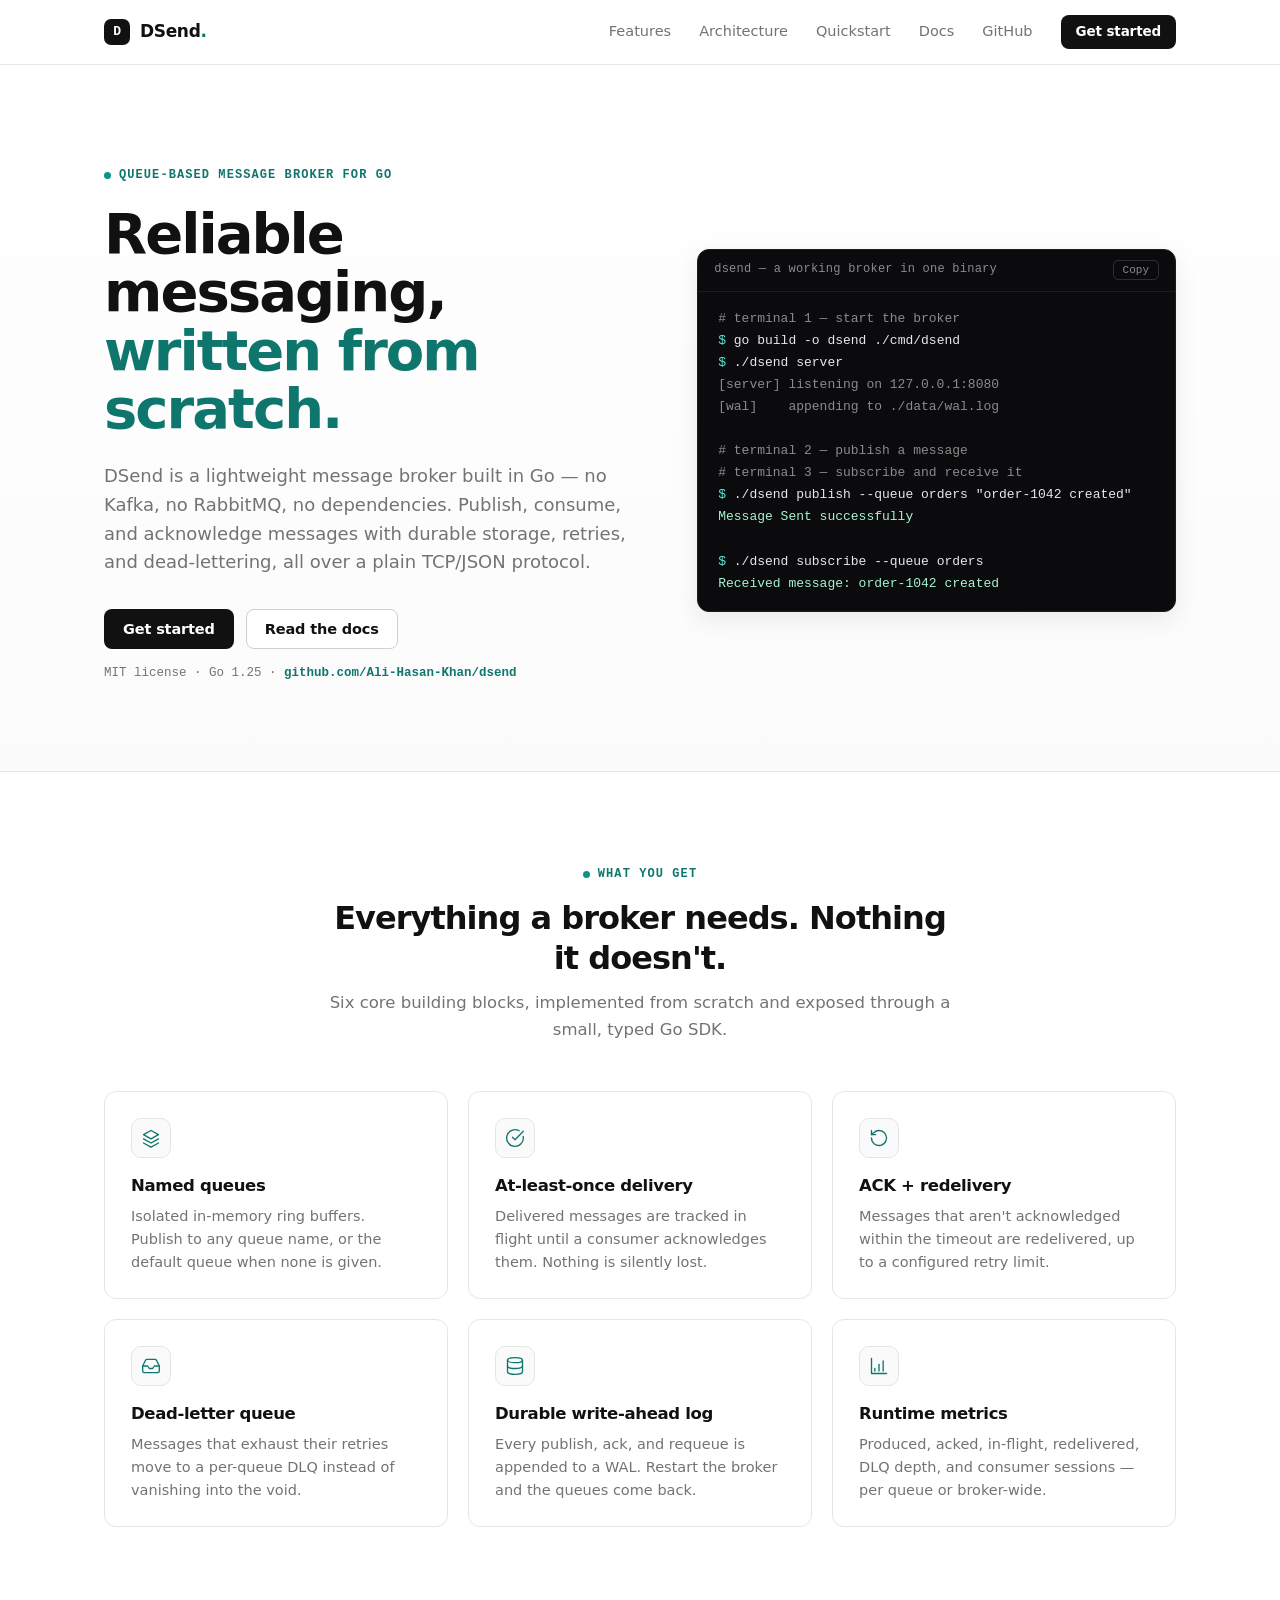
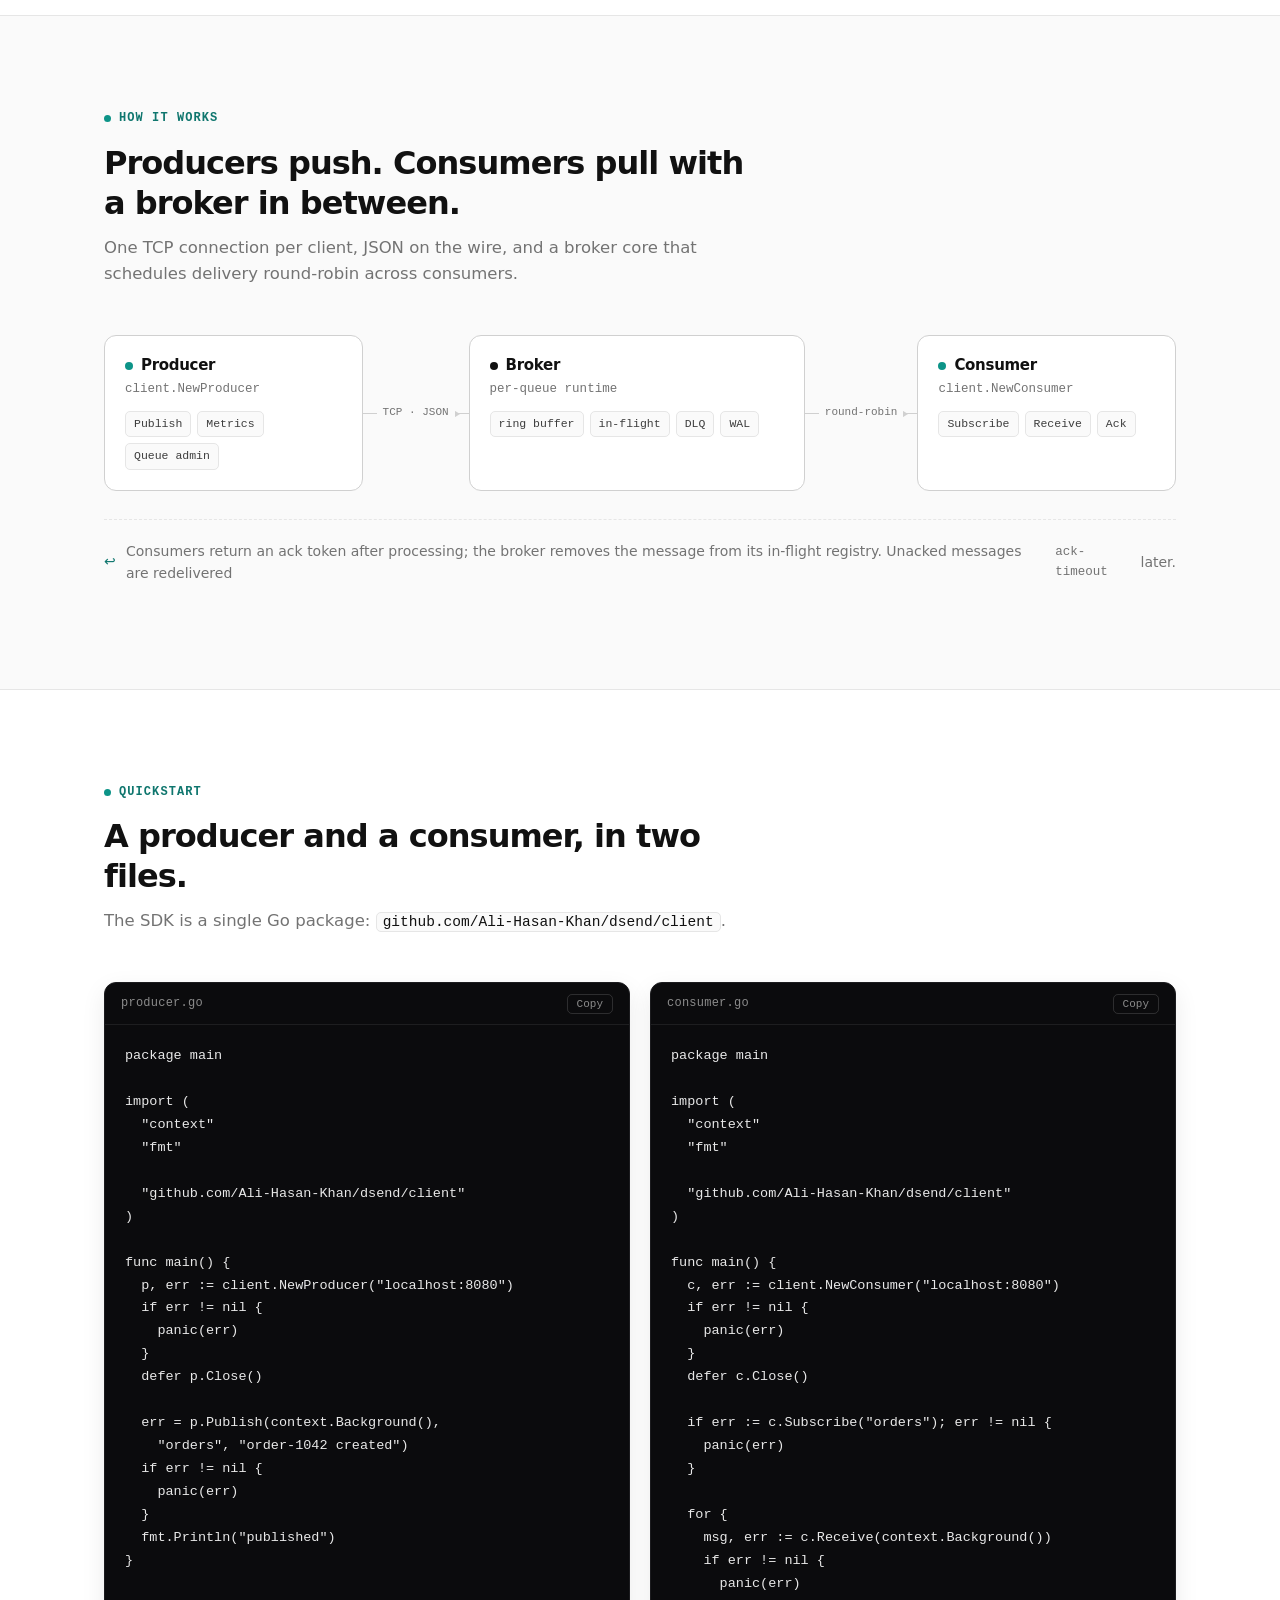
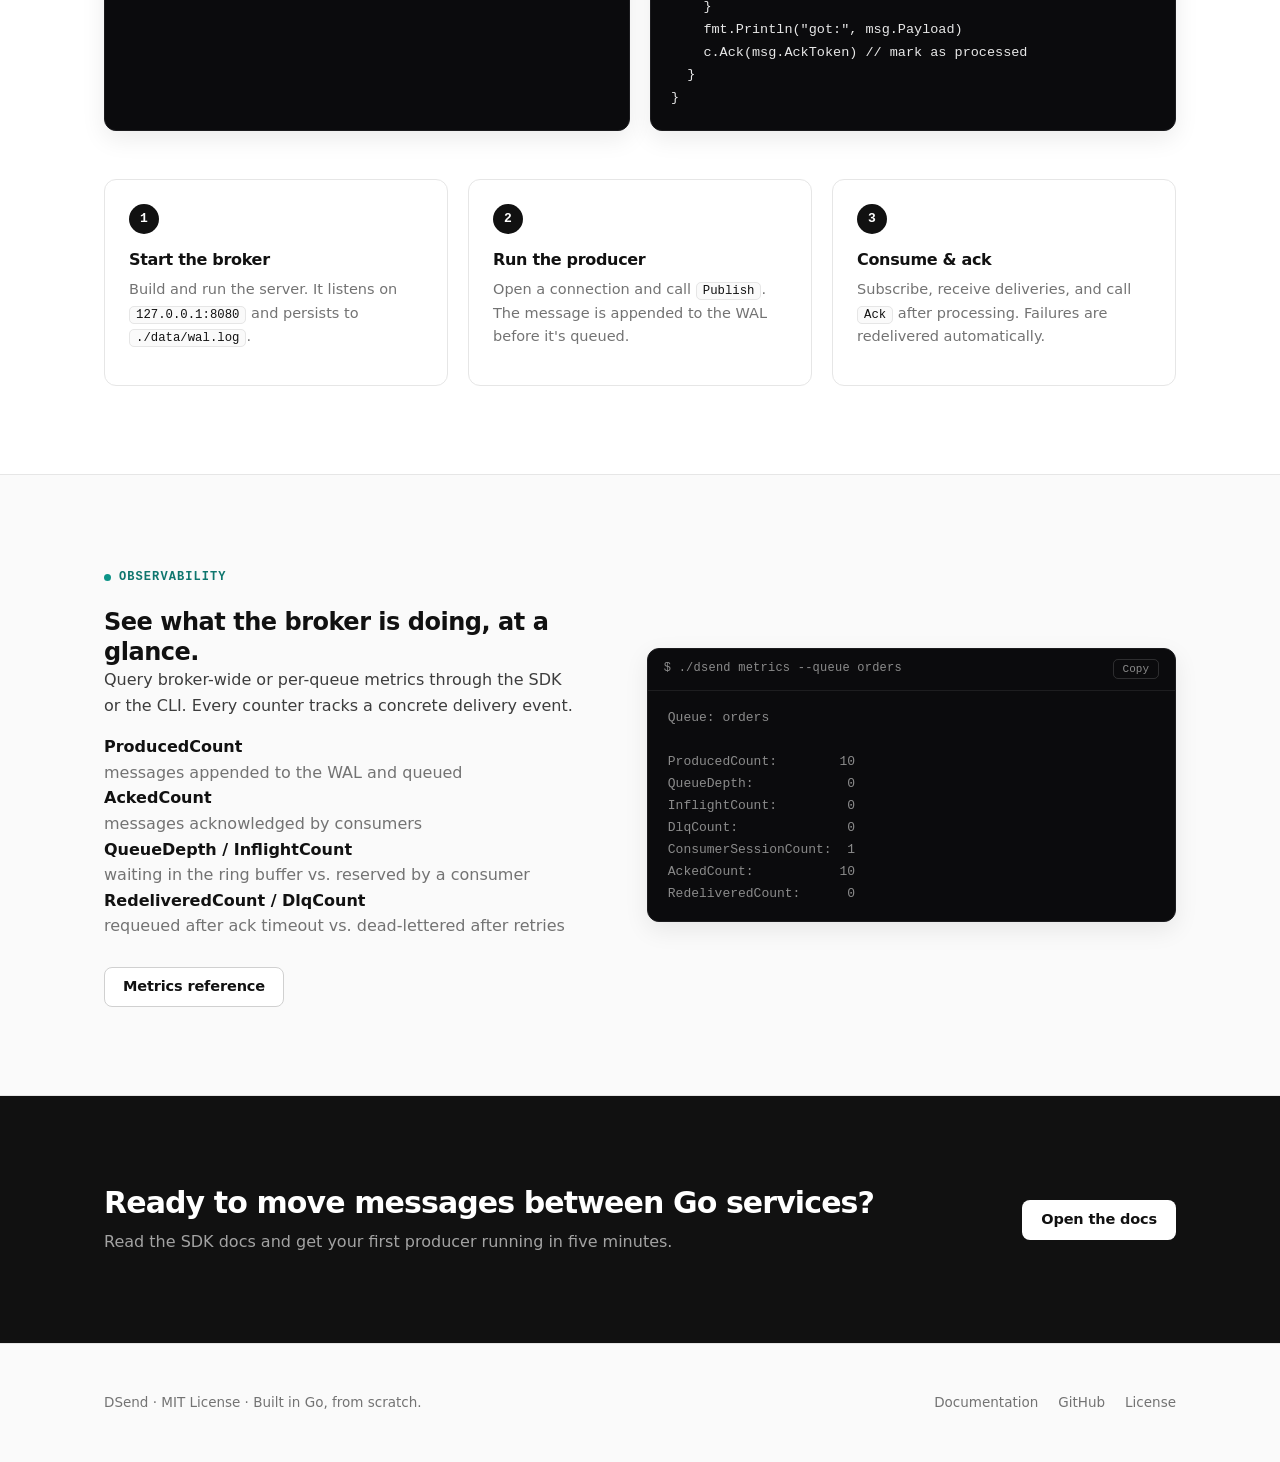
==== docs/index.html @ 23183c09 "add documentation UI" ====
<!doctype html>
<html lang="en">
<head>
  <meta charset="utf-8">
  <meta name="viewport" content="width=device-width, initial-scale=1">
  <title>DSend — A queue-based message broker for Go</title>
  <meta name="description" content="DSend is a lightweight queue-based message broker written from scratch in Go. Publish, consume, and acknowledge messages with durable storage, retries, dead-lettering, and runtime metrics over a plain TCP/JSON protocol.">
  <link rel="icon" href="data:image/svg+xml,%3Csvg xmlns='http://www.w3.org/2000/svg' viewBox='0 0 32 32'%3E%3Crect width='32' height='32' rx='7' fill='%23111111'/%3E%3Ctext x='16' y='23' font-family='ui-monospace,monospace' font-size='18' font-weight='700' fill='%23ffffff' text-anchor='middle'%3ED%3C/text%3E%3C/svg%3E">
  <link rel="stylesheet" href="assets/style.css">
</head>
<body>

<header class="site-header">
  <div class="container nav">
    <a class="brand" href="index.html">
      <span class="brand-mark">D</span>
      <span>DSend<span class="brand-accent">.</span></span>
    </a>
    <nav class="nav-links" id="navLinks">
      <a href="#features">Features</a>
      <a href="#architecture">Architecture</a>
      <a href="#quickstart">Quickstart</a>
      <a href="sdk.html">Docs</a>
      <a href="https://github.com/Ali-Hasan-Khan/dsend">GitHub</a>
      <a class="btn btn-primary btn-sm" href="sdk.html#quickstart">Get started</a>
    </nav>
    <button class="nav-toggle" id="navToggle" aria-label="Toggle navigation">
      <svg width="18" height="18" viewBox="0 0 24 24" fill="none" stroke="currentColor" stroke-width="2" stroke-linecap="round">
        <line x1="4" y1="7" x2="20" y2="7"/><line x1="4" y1="12" x2="20" y2="12"/><line x1="4" y1="17" x2="20" y2="17"/>
      </svg>
    </button>
  </div>
</header>

<main>

  <section class="hero">
    <div class="container hero-grid">
      <div>
        <span class="eyebrow">Queue-based message broker for Go</span>
        <h1>Reliable messaging, <span class="h1-accent">written from scratch.</span></h1>
        <p class="hero-lead">
          DSend is a lightweight message broker built in Go — no Kafka, no RabbitMQ, no dependencies.
          Publish, consume, and acknowledge messages with durable storage, retries, and dead-lettering,
          all over a plain TCP/JSON protocol.
        </p>
        <div class="hero-cta">
          <a class="btn btn-primary" href="sdk.html#quickstart">Get started</a>
          <a class="btn btn-secondary" href="sdk.html">Read the docs</a>
        </div>
        <p class="hero-meta">
          MIT license &middot; Go 1.25 &middot;
          <a href="https://github.com/Ali-Hasan-Khan/dsend">github.com/Ali-Hasan-Khan/dsend</a>
        </p>
      </div>

      <div>
        <div class="code-block terminal">
          <div class="code-block-head">
            <span class="code-block-name">dsend — a working broker in one binary</span>
            <button class="code-copy" data-copy>Copy</button>
          </div>
<pre><code><span class="comment"># terminal 1 — start the broker</span>
<span class="prompt">$</span> go build -o dsend ./cmd/dsend
<span class="prompt">$</span> ./dsend server
<span class="comment">[server] listening on 127.0.0.1:8080
[wal]    appending to ./data/wal.log

# terminal 2 — publish a message
# terminal 3 — subscribe and receive it</span>
<span class="prompt">$</span> ./dsend publish --queue orders "order-1042 created"
<span class="tok-str">Message Sent successfully</span>

<span class="prompt">$</span> ./dsend subscribe --queue orders
<span class="tok-str">Received message: order-1042 created</span></code></pre>
        </div>
      </div>
    </div>
  </section>

  <section class="section" id="features">
    <div class="container">
      <div class="section-head center">
        <span class="eyebrow">What you get</span>
        <h2>Everything a broker needs. Nothing it doesn't.</h2>
        <p>Six core building blocks, implemented from scratch and exposed through a small, typed Go SDK.</p>
      </div>

      <div class="feature-grid">
        <div class="feature-card">
          <div class="feature-icon">
            <svg width="20" height="20" viewBox="0 0 24 24" fill="none" stroke="currentColor" stroke-width="1.6" stroke-linecap="round" stroke-linejoin="round"><path d="M12 3 3 8l9 5 9-5-9-5Z"/><path d="m3 13 9 5 9-5"/><path d="m3 18 9 5 9-5"/></svg>
          </div>
          <h3>Named queues</h3>
          <p>Isolated in-memory ring buffers. Publish to any queue name, or the default queue when none is given.</p>
        </div>
        <div class="feature-card">
          <div class="feature-icon">
            <svg width="20" height="20" viewBox="0 0 24 24" fill="none" stroke="currentColor" stroke-width="1.6" stroke-linecap="round" stroke-linejoin="round"><path d="M21.8 10A10 10 0 1 1 17 3.34"/><path d="m9 11 3 3L22 4"/></svg>
          </div>
          <h3>At-least-once delivery</h3>
          <p>Delivered messages are tracked in flight until a consumer acknowledges them. Nothing is silently lost.</p>
        </div>
        <div class="feature-card">
          <div class="feature-icon">
            <svg width="20" height="20" viewBox="0 0 24 24" fill="none" stroke="currentColor" stroke-width="1.6" stroke-linecap="round" stroke-linejoin="round"><path d="M3 12a9 9 0 1 0 3-6.7L3 8"/><path d="M3 3v5h5"/></svg>
          </div>
          <h3>ACK + redelivery</h3>
          <p>Messages that aren't acknowledged within the timeout are redelivered, up to a configured retry limit.</p>
        </div>
        <div class="feature-card">
          <div class="feature-icon">
            <svg width="20" height="20" viewBox="0 0 24 24" fill="none" stroke="currentColor" stroke-width="1.6" stroke-linecap="round" stroke-linejoin="round"><path d="M22 12h-6l-2 3h-4l-2-3H2"/><path d="M5.45 5.11 2 12v6a2 2 0 0 0 2 2h16a2 2 0 0 0 2-2v-6l-3.45-6.89A2 2 0 0 0 16.76 4H7.24a2 2 0 0 0-1.79 1.11Z"/></svg>
          </div>
          <h3>Dead-letter queue</h3>
          <p>Messages that exhaust their retries move to a per-queue DLQ instead of vanishing into the void.</p>
        </div>
        <div class="feature-card">
          <div class="feature-icon">
            <svg width="20" height="20" viewBox="0 0 24 24" fill="none" stroke="currentColor" stroke-width="1.6" stroke-linecap="round" stroke-linejoin="round"><ellipse cx="12" cy="5" rx="9" ry="3"/><path d="M3 5v14c0 1.66 4 3 9 3s9-1.34 9-3V5"/><path d="M3 12c0 1.66 4 3 9 3s9-1.34 9-3"/></svg>
          </div>
          <h3>Durable write-ahead log</h3>
          <p>Every publish, ack, and requeue is appended to a WAL. Restart the broker and the queues come back.</p>
        </div>
        <div class="feature-card">
          <div class="feature-icon">
            <svg width="20" height="20" viewBox="0 0 24 24" fill="none" stroke="currentColor" stroke-width="1.6" stroke-linecap="round" stroke-linejoin="round"><path d="M3 3v18h18"/><path d="M7 15v3"/><path d="M12 10v8"/><path d="M17 6v12"/></svg>
          </div>
          <h3>Runtime metrics</h3>
          <p>Produced, acked, in-flight, redelivered, DLQ depth, and consumer sessions — per queue or broker-wide.</p>
        </div>
      </div>
    </div>
  </section>

  <section class="section section-alt" id="architecture">
    <div class="container">
      <div class="section-head">
        <span class="eyebrow">How it works</span>
        <h2>Producers push. Consumers pull with a broker in between.</h2>
        <p>One TCP connection per client, JSON on the wire, and a broker core that schedules delivery round-robin across consumers.</p>
      </div>

      <div class="arch">
        <div class="arch-node">
          <h4><span class="dot"></span>Producer</h4>
          <p>client.NewProducer</p>
          <ul>
            <li>Publish</li>
            <li>Metrics</li>
            <li>Queue admin</li>
          </ul>
        </div>
        <div class="arch-wire"><span>TCP &middot; JSON</span></div>
        <div class="arch-node broker">
          <h4><span class="dot"></span>Broker</h4>
          <p>per-queue runtime</p>
          <ul>
            <li>ring buffer</li>
            <li>in-flight</li>
            <li>DLQ</li>
            <li>WAL</li>
          </ul>
        </div>
        <div class="arch-wire"><span>round-robin</span></div>
        <div class="arch-node">
          <h4><span class="dot"></span>Consumer</h4>
          <p>client.NewConsumer</p>
          <ul>
            <li>Subscribe</li>
            <li>Receive</li>
            <li>Ack</li>
          </ul>
        </div>
      </div>

      <p class="arch-caption">
        <span class="arrow">&#8617;</span>
        Consumers return an ack token after processing; the broker removes the message from its in-flight
        registry. Unacked messages are redelivered <code>ack-timeout</code> later.
      </p>
    </div>
  </section>

  <section class="section" id="quickstart">
    <div class="container">
      <div class="section-head">
        <span class="eyebrow">Quickstart</span>
        <h2>A producer and a consumer, in two files.</h2>
        <p>The SDK is a single Go package: <code class="inline-code">github.com/Ali-Hasan-Khan/dsend/client</code>.</p>
      </div>

      <div class="split-cols">
        <div class="code-block">
          <div class="code-block-head">
            <span class="code-block-name">producer.go</span>
            <button class="code-copy" data-copy>Copy</button>
          </div>
<pre><code>package main

import (
  "context"
  "fmt"

  "github.com/Ali-Hasan-Khan/dsend/client"
)

func main() {
  p, err := client.NewProducer("localhost:8080")
  if err != nil {
    panic(err)
  }
  defer p.Close()

  err = p.Publish(context.Background(),
    "orders", "order-1042 created")
  if err != nil {
    panic(err)
  }
  fmt.Println("published")
}</code></pre>
        </div>

        <div class="code-block">
          <div class="code-block-head">
            <span class="code-block-name">consumer.go</span>
            <button class="code-copy" data-copy>Copy</button>
          </div>
<pre><code>package main

import (
  "context"
  "fmt"

  "github.com/Ali-Hasan-Khan/dsend/client"
)

func main() {
  c, err := client.NewConsumer("localhost:8080")
  if err != nil {
    panic(err)
  }
  defer c.Close()

  if err := c.Subscribe("orders"); err != nil {
    panic(err)
  }

  for {
    msg, err := c.Receive(context.Background())
    if err != nil {
      panic(err)
    }
    fmt.Println("got:", msg.Payload)
    c.Ack(msg.AckToken) // mark as processed
  }
}</code></pre>
        </div>
      </div>

      <div class="steps">
        <div class="step">
          <div class="step-num">1</div>
          <h3>Start the broker</h3>
          <p>Build and run the server. It listens on <code class="inline-code">127.0.0.1:8080</code> and persists to <code class="inline-code">./data/wal.log</code>.</p>
        </div>
        <div class="step">
          <div class="step-num">2</div>
          <h3>Run the producer</h3>
          <p>Open a connection and call <code class="inline-code">Publish</code>. The message is appended to the WAL before it's queued.</p>
        </div>
        <div class="step">
          <div class="step-num">3</div>
          <h3>Consume &amp; ack</h3>
          <p>Subscribe, receive deliveries, and call <code class="inline-code">Ack</code> after processing. Failures are redelivered automatically.</p>
        </div>
      </div>
    </div>
  </section>

  <section class="section section-alt" id="metrics">
    <div class="container metrics-band">
      <div>
        <span class="eyebrow">Observability</span>
        <h2>See what the broker is doing, at a glance.</h2>
        <p>Query broker-wide or per-queue metrics through the SDK or the CLI. Every counter tracks a concrete delivery event.</p>
        <dl class="metrics-list">
          <div>
            <dt>ProducedCount</dt>
            <dd>messages appended to the WAL and queued</dd>
          </div>
          <div>
            <dt>AckedCount</dt>
            <dd>messages acknowledged by consumers</dd>
          </div>
          <div>
            <dt>QueueDepth / InflightCount</dt>
            <dd>waiting in the ring buffer vs. reserved by a consumer</dd>
          </div>
          <div>
            <dt>RedeliveredCount / DlqCount</dt>
            <dd>requeued after ack timeout vs. dead-lettered after retries</dd>
          </div>
        </dl>
        <a class="btn btn-secondary" href="sdk.html#observability">Metrics reference</a>
      </div>

      <div class="code-block terminal">
        <div class="code-block-head">
          <span class="code-block-name">$ ./dsend metrics --queue orders</span>
          <button class="code-copy" data-copy>Copy</button>
        </div>
<pre><code><span class="comment">Queue: orders

ProducedCount:        10
QueueDepth:            0
InflightCount:         0
DlqCount:              0
ConsumerSessionCount:  1
AckedCount:           10
RedeliveredCount:      0</span></code></pre>
      </div>
    </div>
  </section>

  <section class="cta">
    <div class="container">
      <div>
        <h2>Ready to move messages between Go services?</h2>
        <p>Read the SDK docs and get your first producer running in five minutes.</p>
      </div>
      <a class="btn btn-primary" href="sdk.html">Open the docs</a>
    </div>
  </section>

</main>

<footer class="site-footer">
  <div class="container footer-grid">
    <p>DSend &middot; MIT License &middot; Built in Go, from scratch.</p>
    <div class="footer-links">
      <a href="sdk.html">Documentation</a>
      <a href="https://github.com/Ali-Hasan-Khan/dsend">GitHub</a>
      <a href="https://github.com/Ali-Hasan-Khan/dsend/blob/main/LICENSE">License</a>
    </div>
  </div>
</footer>

<script src="assets/main.js"></script>
</body>
</html>
---- docs/assets/style.css ----
/* DSend — product site styles */

:root {
  --bg: #ffffff;
  --bg-subtle: #fafafa;
  --surface: #ffffff;
  --ink: #111111;
  --ink-2: #3d3d3d;
  --ink-3: #737373;
  --line: #e6e6e6;
  --line-strong: #d0d0d0;
  --accent: #0d9488;
  --accent-ink: #0f766e;
  --accent-soft: #ecfdf8;
  --code-bg: #0b0b0d;
  --code-text: #e8e8e8;
  --code-dim: #8b8b8b;
  --code-accent: #5eead4;
  --danger: #b91c1c;
  --radius: 12px;
  --radius-sm: 8px;
  --shadow-sm: 0 1px 2px rgba(16, 16, 16, 0.04);
  --shadow-md: 0 8px 24px rgba(16, 16, 16, 0.08);
  --font-sans: system-ui, -apple-system, "Segoe UI", Roboto, Helvetica, Arial, sans-serif;
  --font-mono: ui-monospace, SFMono-Regular, "SF Mono", Menlo, Consolas, "Liberation Mono", monospace;
}

*,
*::before,
*::after {
  box-sizing: border-box;
}

html {
  scroll-behavior: smooth;
}

body {
  margin: 0;
  font-family: var(--font-sans);
  font-size: 16px;
  line-height: 1.6;
  color: var(--ink-2);
  background: var(--bg);
  -webkit-font-smoothing: antialiased;
  text-rendering: optimizeLegibility;
}

a {
  color: inherit;
  text-decoration: none;
}

p {
  margin: 0 0 1rem;
}

h1, h2, h3, h4 {
  color: var(--ink);
  line-height: 1.25;
  letter-spacing: -0.02em;
  margin: 0;
}

code, pre, kbd {
  font-family: var(--font-mono);
}

::selection {
  background: rgba(13, 148, 136, 0.18);
}

.container {
  width: 100%;
  max-width: 1120px;
  margin: 0 auto;
  padding: 0 24px;
}

/* ---------- Header / nav ---------- */

.site-header {
  position: sticky;
  top: 0;
  z-index: 50;
  background: rgba(255, 255, 255, 0.86);
  backdrop-filter: blur(10px);
  border-bottom: 1px solid var(--line);
}

.nav {
  height: 64px;
  display: flex;
  align-items: center;
  justify-content: space-between;
  gap: 24px;
}

.brand {
  display: flex;
  align-items: center;
  gap: 10px;
  font-weight: 650;
  font-size: 17px;
  letter-spacing: -0.02em;
  color: var(--ink);
}

.brand-mark {
  display: grid;
  place-items: center;
  width: 26px;
  height: 26px;
  border-radius: 7px;
  background: var(--ink);
  color: #fff;
  font-family: var(--font-mono);
  font-size: 13px;
  font-weight: 700;
}

.brand .brand-accent {
  color: var(--accent-ink);
}

.nav-links {
  display: flex;
  align-items: center;
  gap: 28px;
}

.nav-links a:not(.btn) {
  font-size: 14.5px;
  font-weight: 500;
  color: var(--ink-3);
  transition: color 0.15s;
}

.nav-links a:not(.btn):hover {
  color: var(--ink);
}

.nav-toggle {
  display: none;
  background: none;
  border: 1px solid var(--line-strong);
  border-radius: var(--radius-sm);
  padding: 7px 9px;
  cursor: pointer;
  color: var(--ink);
}

@media (max-width: 820px) {
  .nav-toggle {
    display: inline-flex;
  }
  .nav-links {
    position: absolute;
    top: 64px;
    left: 0;
    right: 0;
    flex-direction: column;
    align-items: stretch;
    gap: 4px;
    background: #fff;
    border-bottom: 1px solid var(--line);
    padding: 12px 24px 20px;
    display: none;
  }
  .nav-links.open {
    display: flex;
  }
  .nav-links a:not(.btn) {
    padding: 8px 4px;
  }
}

/* ---------- Buttons ---------- */

.btn {
  display: inline-flex;
  align-items: center;
  justify-content: center;
  gap: 8px;
  height: 40px;
  padding: 0 18px;
  border-radius: var(--radius-sm);
  font-size: 14.5px;
  font-weight: 600;
  letter-spacing: -0.01em;
  cursor: pointer;
  border: 1px solid transparent;
  transition: background 0.15s, border-color 0.15s, color 0.15s, box-shadow 0.15s;
  white-space: nowrap;
}

.btn-primary {
  background: var(--ink);
  color: #fff;
}

.btn-primary:hover {
  background: #000;
  box-shadow: var(--shadow-sm);
}

.btn-secondary {
  background: var(--surface);
  color: var(--ink);
  border-color: var(--line-strong);
}

.btn-secondary:hover {
  border-color: #b3b3b3;
  background: var(--bg-subtle);
}

.btn-sm {
  height: 34px;
  padding: 0 14px;
  font-size: 13.5px;
}

/* ---------- Hero ---------- */

.hero {
  padding: 96px 0 72px;
  background:
    linear-gradient(to bottom, #ffffff 0%, #fbfbfb 100%);
  border-bottom: 1px solid var(--line);
}

.hero-grid {
  display: grid;
  grid-template-columns: 1.05fr 0.95fr;
  gap: 64px;
  align-items: center;
}

.eyebrow {
  display: inline-flex;
  align-items: center;
  gap: 8px;
  font-family: var(--font-mono);
  font-size: 12px;
  font-weight: 600;
  letter-spacing: 0.09em;
  text-transform: uppercase;
  color: var(--accent-ink);
  margin-bottom: 20px;
}

.eyebrow::before {
  content: "";
  width: 7px;
  height: 7px;
  border-radius: 50%;
  background: var(--accent);
}

.hero h1 {
  font-size: clamp(38px, 5.2vw, 56px);
  font-weight: 680;
  letter-spacing: -0.035em;
  line-height: 1.04;
  margin-bottom: 24px;
}

.hero h1 .h1-accent {
  color: var(--accent-ink);
}

.hero-lead {
  font-size: 18px;
  color: var(--ink-3);
  max-width: 34em;
  margin-bottom: 32px;
}

.hero-cta {
  display: flex;
  gap: 12px;
  flex-wrap: wrap;
  margin-bottom: 14px;
}

.hero-meta {
  font-family: var(--font-mono);
  font-size: 12.5px;
  color: var(--ink-3);
}

.hero-meta a {
  color: var(--accent-ink);
  font-weight: 600;
}

.hero-meta a:hover {
  text-decoration: underline;
}

/* ---------- Code blocks ---------- */

.code-block {
  border-radius: var(--radius);
  background: var(--code-bg);
  overflow: hidden;
  box-shadow: var(--shadow-md);
  border: 1px solid #1c1c1f;
}

.code-block-head {
  display: flex;
  align-items: center;
  justify-content: space-between;
  height: 42px;
  padding: 0 16px;
  border-bottom: 1px solid rgba(255, 255, 255, 0.08);
}

.code-block-name {
  font-family: var(--font-mono);
  font-size: 12px;
  color: var(--code-dim);
  letter-spacing: 0.02em;
}

.code-copy {
  background: none;
  border: 1px solid rgba(255, 255, 255, 0.14);
  color: var(--code-dim);
  font-family: var(--font-mono);
  font-size: 11px;
  padding: 3px 9px;
  border-radius: 5px;
  cursor: pointer;
  transition: color 0.15s, border-color 0.15s;
}

.code-copy:hover {
  color: var(--code-text);
  border-color: rgba(255, 255, 255, 0.3);
}

.code-copy.copied {
  color: var(--code-accent);
  border-color: var(--code-accent);
}

.code-block pre {
  margin: 0;
  padding: 20px;
  overflow-x: auto;
  font-size: 13.5px;
  line-height: 1.7;
  color: var(--code-text);
  tab-size: 4;
}

.code-block pre code {
  display: block;
  min-width: max-content;
}

/* inline code */
.inline-code {
  font-size: 0.88em;
  background: var(--bg-subtle);
  border: 1px solid var(--line);
  border-radius: 5px;
  padding: 1px 6px;
  color: var(--ink);
}

/* terminal variant */
.code-block.terminal pre {
  padding: 16px 20px;
  font-size: 13px;
}

.prompt {
  color: var(--code-accent);
}

.comment {
  color: var(--code-dim);
}

/* token hints */
.tok-fn {
  color: #7dd3fc;
}
.tok-str {
  color: #a7f3d0;
}
.tok-kw {
  color: #fcd34d;
}

/* ---------- Section scaffolding ---------- */

.section {
  padding: 88px 0;
}

.section-alt {
  background: var(--bg-subtle);
  border-top: 1px solid var(--line);
  border-bottom: 1px solid var(--line);
}

.section-head {
  max-width: 640px;
  margin-bottom: 48px;
}

.section-head.center {
  margin-left: auto;
  margin-right: auto;
  text-align: center;
}

.section-head .eyebrow {
  margin-bottom: 14px;
}

.section-head h2 {
  font-size: 32px;
  font-weight: 680;
  letter-spacing: -0.03em;
  margin-bottom: 12px;
}

.section-head p {
  color: var(--ink-3);
  font-size: 16.5px;
  margin-bottom: 0;
}

/* ---------- Feature grid ---------- */

.feature-grid {
  display: grid;
  grid-template-columns: repeat(3, 1fr);
  gap: 20px;
}

.feature-card {
  background: var(--surface);
  border: 1px solid var(--line);
  border-radius: var(--radius);
  padding: 26px 26px 24px;
  transition: border-color 0.15s, box-shadow 0.15s;
}

.feature-card:hover {
  border-color: var(--line-strong);
  box-shadow: var(--shadow-sm);
}

.feature-icon {
  display: grid;
  place-items: center;
  width: 40px;
  height: 40px;
  border-radius: 10px;
  border: 1px solid var(--line);
  background: var(--bg-subtle);
  color: var(--accent-ink);
  margin-bottom: 18px;
}

.feature-card h3 {
  font-size: 16.5px;
  font-weight: 650;
  margin-bottom: 8px;
}

.feature-card p {
  font-size: 14.5px;
  color: var(--ink-3);
  margin-bottom: 0;
}

@media (max-width: 900px) {
  .feature-grid {
    grid-template-columns: repeat(2, 1fr);
  }
  .hero-grid {
    grid-template-columns: 1fr;
    gap: 40px;
  }
}

@media (max-width: 640px) {
  .feature-grid {
    grid-template-columns: 1fr;
  }
  .section {
    padding: 64px 0;
  }
}

/* ---------- Architecture diagram ---------- */

.arch {
  display: grid;
  grid-template-columns: 1fr auto 1.3fr auto 1fr;
  align-items: stretch;
  gap: 0;
}

.arch-node {
  background: var(--surface);
  border: 1px solid var(--line-strong);
  border-radius: var(--radius);
  padding: 20px;
  min-height: 140px;
}

.arch-node h4 {
  font-size: 15px;
  font-weight: 650;
  margin-bottom: 4px;
  display: flex;
  align-items: center;
  gap: 8px;
}

.arch-node h4 .dot {
  width: 8px;
  height: 8px;
  border-radius: 50%;
  background: var(--accent);
}

.arch-node p {
  font-family: var(--font-mono);
  font-size: 12.5px;
  color: var(--ink-3);
  margin: 0;
}

.arch-node.broker h4 .dot {
  background: var(--ink);
}

.arch-node ul {
  list-style: none;
  margin: 12px 0 0;
  padding: 0;
  display: flex;
  flex-wrap: wrap;
  gap: 6px;
}

.arch-node li {
  font-family: var(--font-mono);
  font-size: 11.5px;
  color: var(--ink-2);
  background: var(--bg-subtle);
  border: 1px solid var(--line);
  border-radius: 5px;
  padding: 3px 8px;
}

.arch-wire {
  display: flex;
  flex-direction: column;
  align-items: center;
  justify-content: center;
  gap: 6px;
  padding: 0 14px;
  position: relative;
}

.arch-wire::before {
  content: "";
  position: absolute;
  top: 50%;
  left: 0;
  right: 0;
  height: 1px;
  background: var(--line-strong);
}

.arch-wire::after {
  content: "";
  position: absolute;
  top: calc(50% - 4px);
  right: 4px;
  border: 5px solid transparent;
  border-left: 8px solid var(--line-strong);
}

.arch-wire span {
  position: relative;
  z-index: 1;
  background: var(--bg-subtle);
  font-family: var(--font-mono);
  font-size: 11px;
  color: var(--ink-3);
  padding: 0 6px;
}

.arch-caption {
  display: flex;
  align-items: center;
  gap: 10px;
  margin-top: 28px;
  padding-top: 20px;
  border-top: 1px dashed var(--line);
  font-size: 14px;
  color: var(--ink-3);
}

.arch-caption code {
  font-size: 12.5px;
}

.arch-caption .arrow {
  color: var(--accent-ink);
  font-family: var(--font-mono);
}

@media (max-width: 900px) {
  .arch {
    grid-template-columns: 1fr;
    gap: 12px;
  }
  .arch-wire {
    flex-direction: row;
    justify-content: flex-start;
    padding: 6px 0;
  }
  .arch-wire::before {
    top: auto;
    left: 6px;
    right: auto;
    width: 1px;
    height: 100%;
  }
  .arch-wire::after {
    top: auto;
    bottom: 2px;
    left: 0;
    right: auto;
    border: 5px solid transparent;
    border-top: 8px solid var(--line-strong);
  }
  .arch-wire span {
    background: transparent;
    padding-left: 22px;
  }
}

/* ---------- Quickstart / split code ---------- */

.split-cols {
  display: grid;
  grid-template-columns: 1fr 1fr;
  gap: 20px;
}

.steps {
  display: grid;
  grid-template-columns: repeat(3, 1fr);
  gap: 20px;
  margin-top: 48px;
}

.step {
  border: 1px solid var(--line);
  border-radius: var(--radius);
  padding: 24px;
  background: var(--surface);
}

.step-num {
  display: grid;
  place-items: center;
  width: 30px;
  height: 30px;
  border-radius: 50%;
  background: var(--ink);
  color: #fff;
  font-family: var(--font-mono);
  font-size: 13px;
  font-weight: 700;
  margin-bottom: 16px;
}

.step h3 {
  font-size: 16px;
  font-weight: 650;
  margin-bottom: 8px;
}

.step p {
  font-size: 14.5px;
  color: var(--ink-3);
  margin-bottom: 12px;
}

.step .inline-code {
  font-size: 0.85em;
}

@media (max-width: 900px) {
  .split-cols {
    grid-template-columns: 1fr;
  }
  .steps {
    grid-template-columns: 1fr;
  }
}

/* ---------- Metrics band ---------- */

.metrics-band {
  display: grid;
  grid-template-columns: 0.95fr 1.05fr;
  gap: 64px;
  align-items: center;
}

.metrics-list {
  margin: 0 0 28px;
  padding: 0;
  list-style: none;
}

.metrics-list li {
  display: flex;
  align-items: baseline;
  gap: 12px;
  padding: 9px 0;
  border-bottom: 1px solid var(--line);
  font-size: 14.5px;
}

.metrics-list li:last-child {
  border-bottom: none;
}

.metrics-list dt {
  font-weight: 600;
  color: var(--ink);
  min-width: 130px;
}

.metrics-list dd {
  margin: 0;
  color: var(--ink-3);
}

@media (max-width: 900px) {
  .metrics-band {
    grid-template-columns: 1fr;
    gap: 40px;
  }
}

/* ---------- CTA band ---------- */

.cta {
  padding: 88px 0;
  background: var(--ink);
  color: #fff;
}

.cta .container {
  display: flex;
  align-items: center;
  justify-content: space-between;
  gap: 32px;
}

.cta h2 {
  color: #fff;
  font-size: 30px;
  letter-spacing: -0.03em;
  margin-bottom: 8px;
}

.cta p {
  color: #a3a3a3;
  margin: 0;
}

.cta .btn-primary {
  background: #fff;
  color: var(--ink);
  flex-shrink: 0;
}

.cta .btn-primary:hover {
  background: #f2f2f2;
  box-shadow: none;
}

@media (max-width: 720px) {
  .cta .container {
    flex-direction: column;
    align-items: flex-start;
  }
}

/* ---------- Footer ---------- */

.site-footer {
  background: var(--bg-subtle);
  border-top: 1px solid var(--line);
  padding: 48px 0;
}

.footer-grid {
  display: flex;
  justify-content: space-between;
  align-items: center;
  gap: 24px;
  flex-wrap: wrap;
}

.footer-grid p {
  margin: 0;
  font-size: 13.5px;
  color: var(--ink-3);
}

.footer-links {
  display: flex;
  gap: 20px;
  font-size: 13.5px;
}

.footer-links a {
  color: var(--ink-3);
  font-weight: 500;
}

.footer-links a:hover {
  color: var(--ink);
}

/* =========================================================
   Docs page
   ========================================================= */

.docs-layout {
  display: grid;
  grid-template-columns: 240px minmax(0, 1fr);
  gap: 48px;
  padding-top: 48px;
  padding-bottom: 88px;
}

.docs-sidebar {
  position: sticky;
  top: 88px;
  align-self: start;
  max-height: calc(100vh - 110px);
  overflow-y: auto;
}

.docs-sidebar nav {
  display: flex;
  flex-direction: column;
  gap: 2px;
}

.docs-group-label {
  font-family: var(--font-mono);
  font-size: 11px;
  font-weight: 600;
  letter-spacing: 0.08em;
  text-transform: uppercase;
  color: var(--ink-3);
  margin: 20px 0 6px;
  padding: 0 10px;
}

.docs-sidebar nav a {
  font-size: 14px;
  font-weight: 500;
  color: var(--ink-3);
  padding: 6px 10px;
  border-radius: 6px;
  border-left: 2px solid transparent;
  transition: color 0.15s, background 0.15s;
}

.docs-sidebar nav a:hover {
  color: var(--ink);
  background: var(--bg-subtle);
}

.docs-sidebar nav a.active {
  color: var(--accent-ink);
  background: var(--accent-soft);
  border-left-color: var(--accent);
}

.docs-content {
  min-width: 0;
  max-width: 760px;
}

.docs-content .doc-title {
  font-size: 38px;
  font-weight: 680;
  letter-spacing: -0.03em;
  margin-bottom: 12px;
}

.docs-content .doc-subtitle {
  font-size: 17px;
  color: var(--ink-3);
  margin-bottom: 40px;
}

.docs-content section {
  margin-bottom: 64px;
}

.docs-content h2 {
  font-size: 24px;
  font-weight: 680;
  letter-spacing: -0.025em;
  margin-bottom: 8px;
  padding-top: 12px;
}

.docs-content h3 {
  font-size: 17px;
  font-weight: 650;
  margin: 28px 0 10px;
}

.docs-content h2 + p,
.docs-content h3 + p {
  color: var(--ink-3);
}

.docs-content ul,
.docs-content ol {
  padding-left: 22px;
  margin: 0 0 1rem;
}

.docs-content li {
  margin-bottom: 6px;
}

.docs-content table {
  width: 100%;
  border-collapse: collapse;
  font-size: 14px;
  margin: 16px 0 24px;
}

.docs-content th {
  text-align: left;
  font-family: var(--font-mono);
  font-size: 11.5px;
  font-weight: 600;
  letter-spacing: 0.06em;
  text-transform: uppercase;
  color: var(--ink-3);
  border-bottom: 1px solid var(--line-strong);
  padding: 10px 12px;
}

.docs-content td {
  border-bottom: 1px solid var(--line);
  padding: 12px;
  vertical-align: top;
  color: var(--ink-2);
}

.docs-content td code,
.docs-content th code {
  font-size: 0.92em;
}

.docs-content tr:last-child td {
  border-bottom: none;
}

.callout {
  display: flex;
  gap: 14px;
  border: 1px solid var(--line);
  border-left: 3px solid var(--accent);
  background: var(--bg-subtle);
  border-radius: var(--radius-sm);
  padding: 16px 18px;
  margin: 20px 0;
  font-size: 14.5px;
  color: var(--ink-2);
}

.callout.warn {
  border-left-color: var(--danger);
}

.callout code {
  font-size: 0.9em;
}

.method-sig {
  display: flex;
  flex-wrap: wrap;
  align-items: baseline;
  gap: 8px;
  font-family: var(--font-mono);
  font-size: 14px;
  padding: 10px 0 4px;
}

.method-sig .sig-name {
  color: var(--accent-ink);
  font-weight: 600;
}

@media (max-width: 960px) {
  .docs-layout {
    grid-template-columns: 1fr;
    gap: 24px;
  }
  .docs-sidebar {
    position: static;
    max-height: none;
    overflow: visible;
    border: 1px solid var(--line);
    border-radius: var(--radius);
    padding: 14px;
  }
  .docs-sidebar nav {
    display: grid;
    grid-template-columns: repeat(2, 1fr);
  }
  .docs-group-label {
    grid-column: 1 / -1;
  }
}

@media (max-width: 560px) {
  .docs-sidebar nav {
    grid-template-columns: 1fr;
  }
}
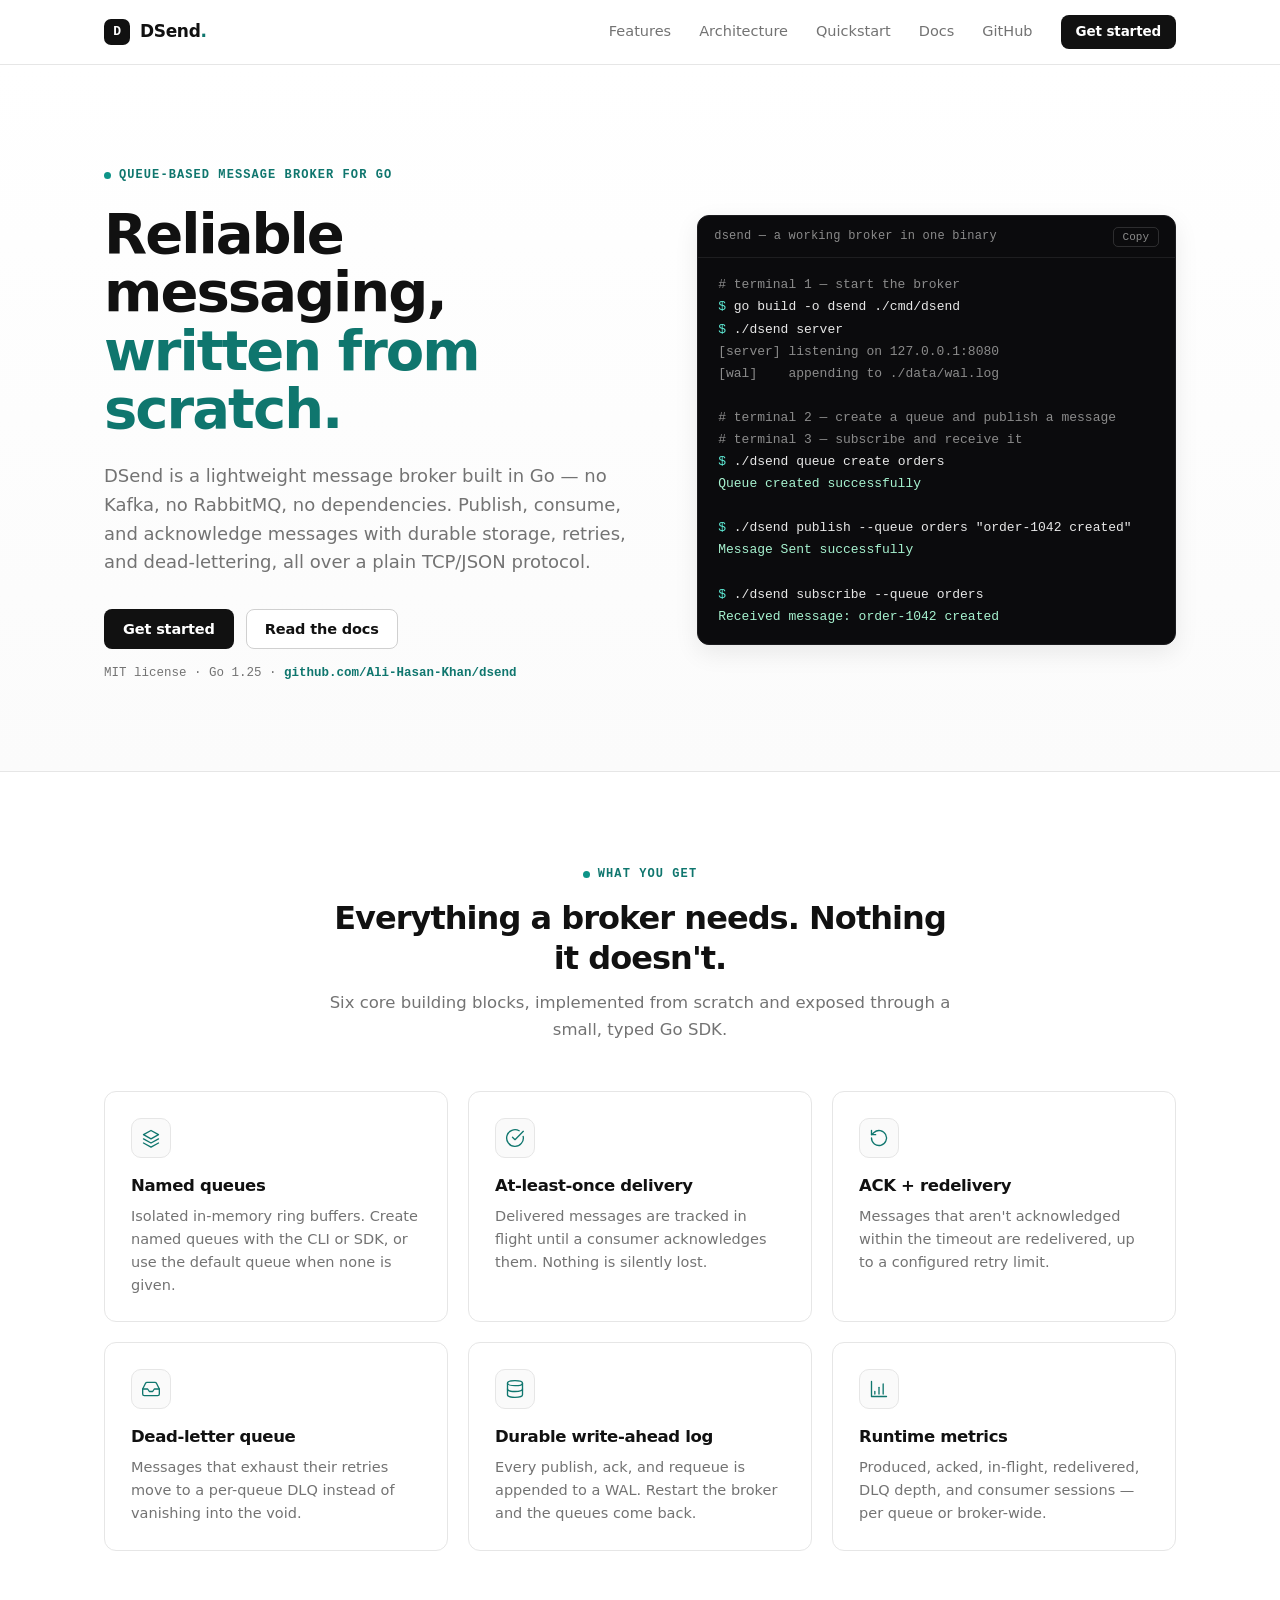
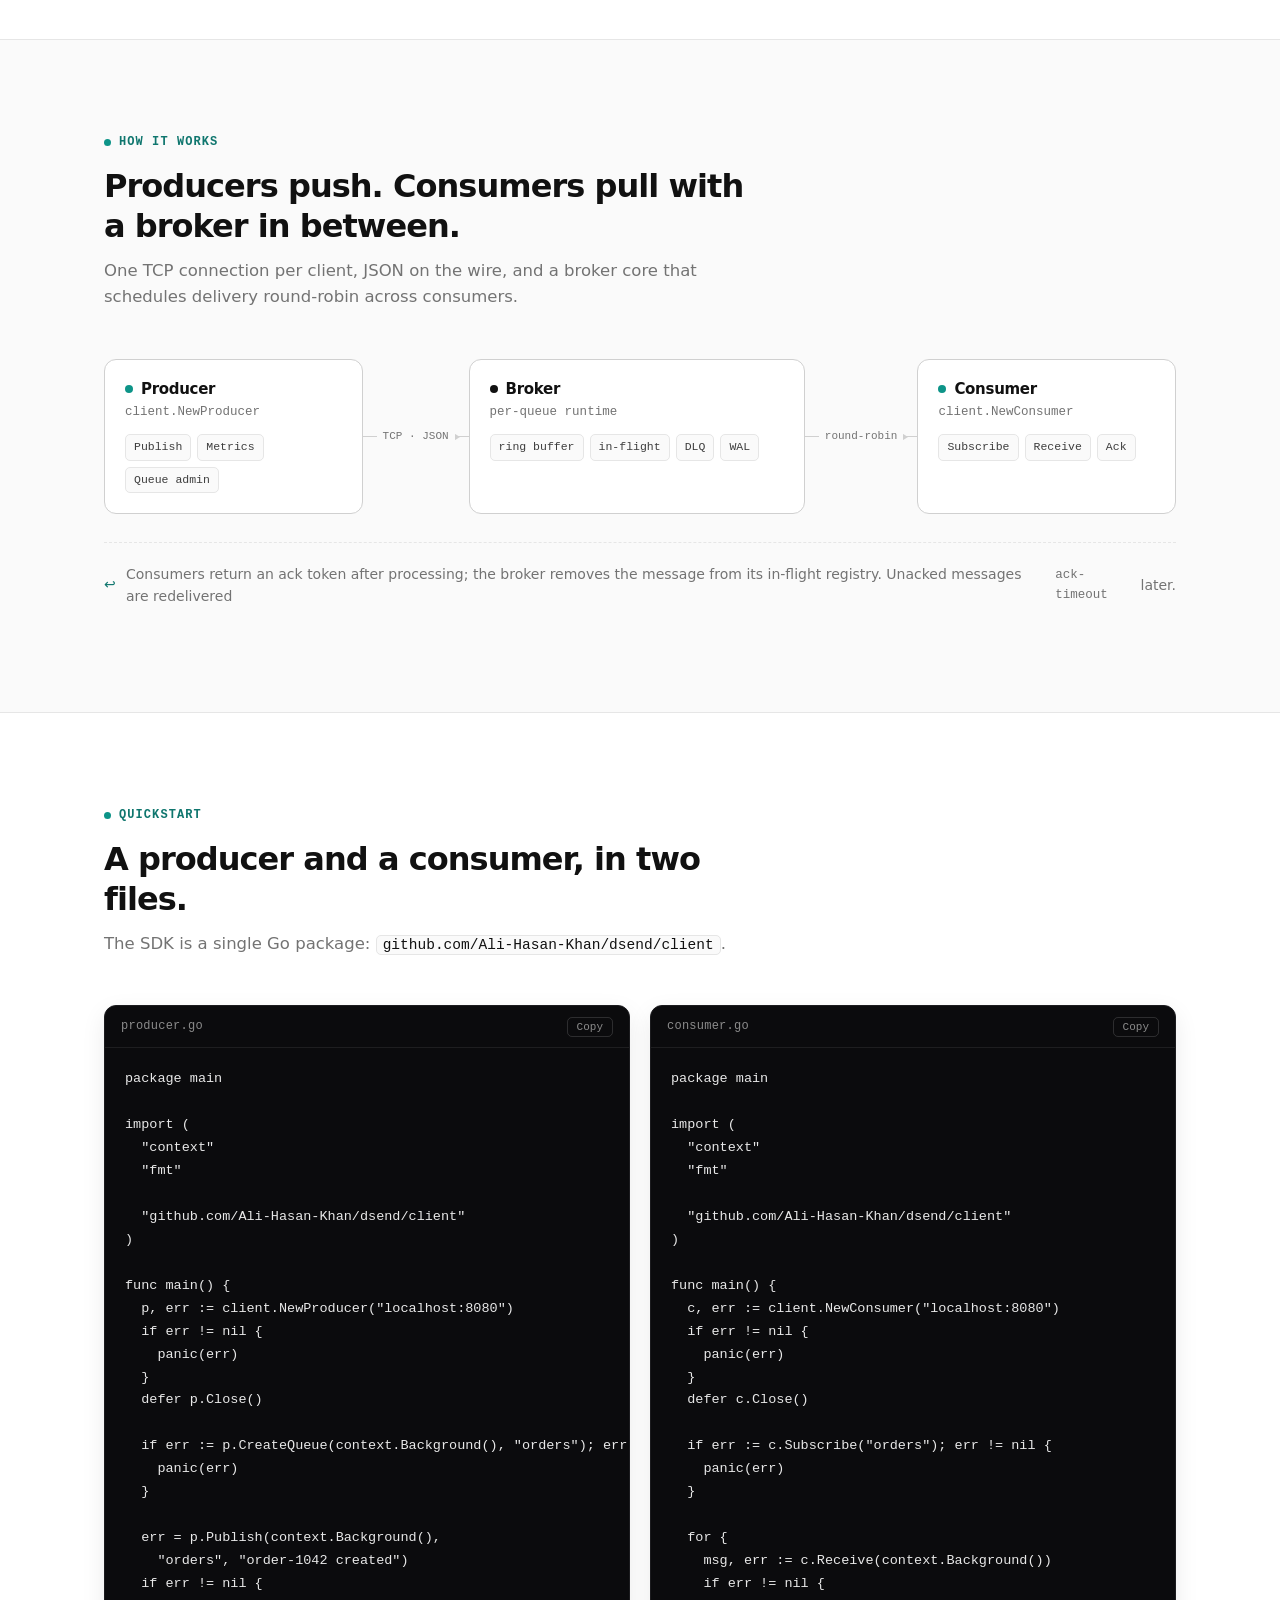
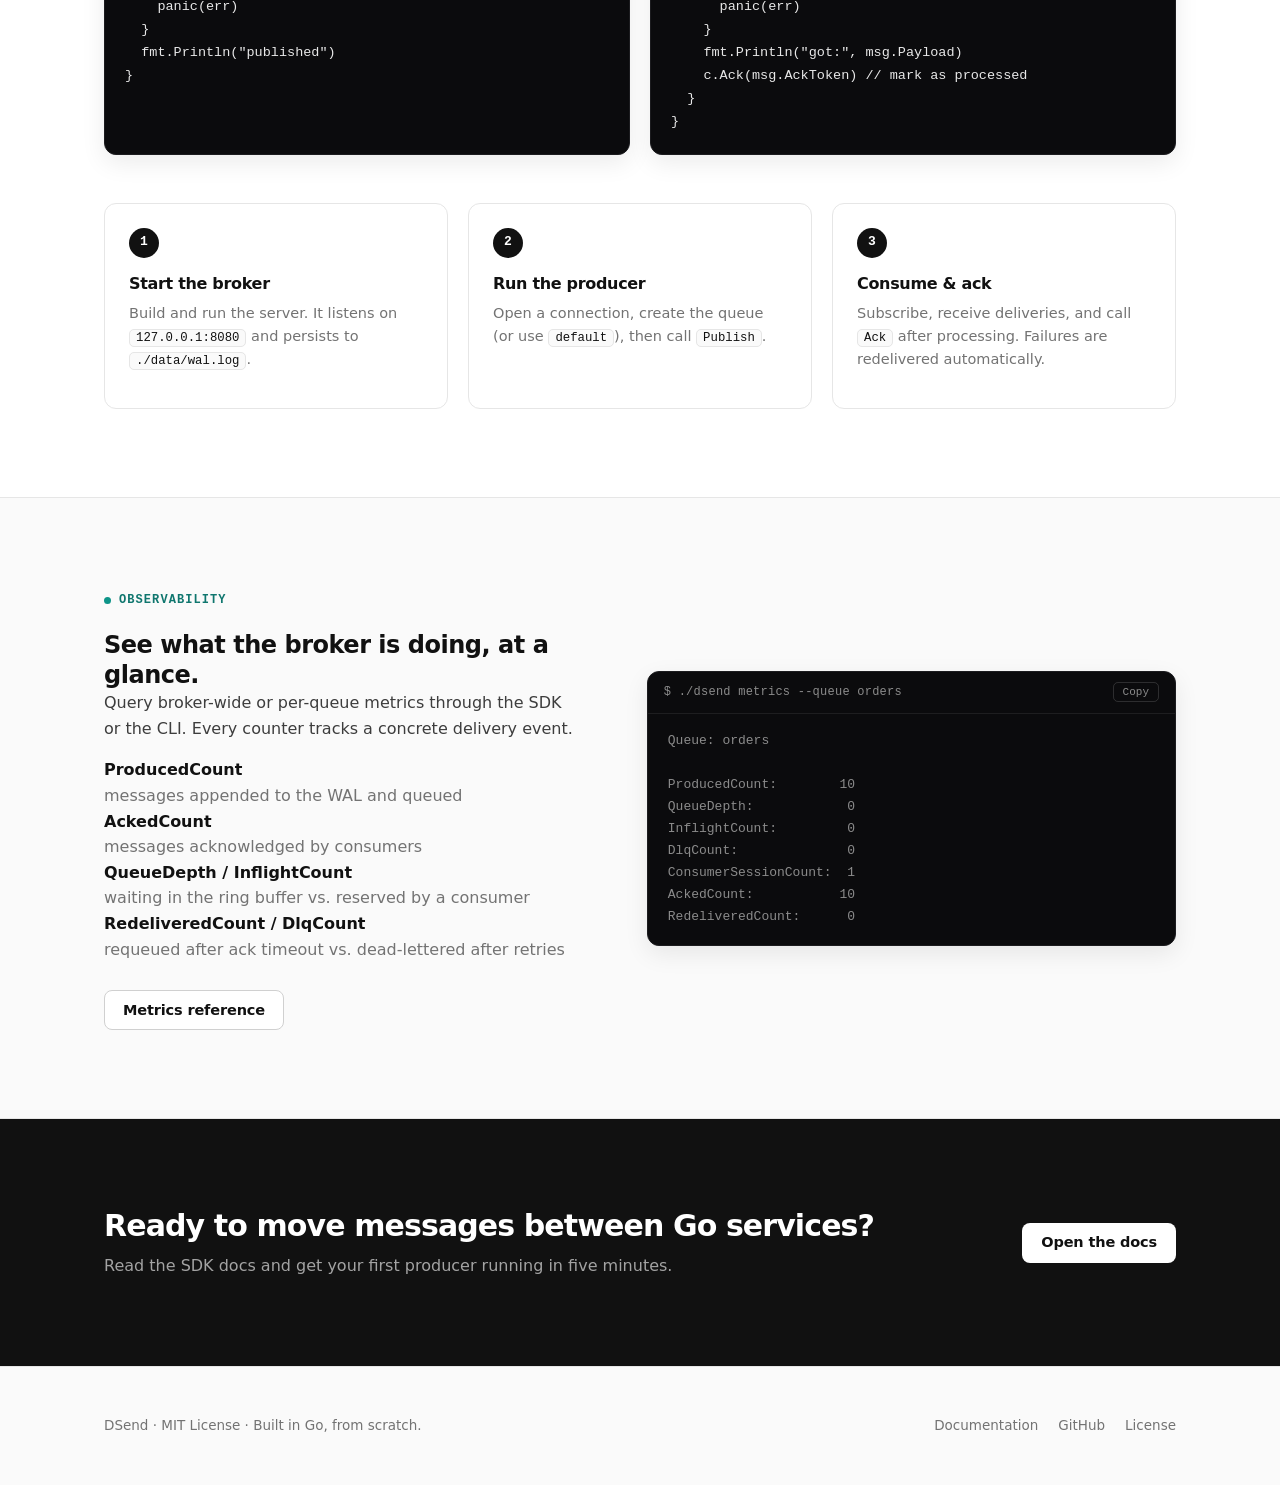
==== commit 276a6cb6: "add makefile" ====
--- a/docs/index.html
+++ b/docs/index.html
@@ -66,8 +66,11 @@
 <span class="comment">[server] listening on 127.0.0.1:8080
 [wal]    appending to ./data/wal.log
 
-# terminal 2 — publish a message
+# terminal 2 — create a queue and publish a message
 # terminal 3 — subscribe and receive it</span>
+<span class="prompt">$</span> ./dsend queue create orders
+<span class="tok-str">Queue created successfully</span>
+
 <span class="prompt">$</span> ./dsend publish --queue orders "order-1042 created"
 <span class="tok-str">Message Sent successfully</span>
 
@@ -92,7 +95,7 @@
             <svg width="20" height="20" viewBox="0 0 24 24" fill="none" stroke="currentColor" stroke-width="1.6" stroke-linecap="round" stroke-linejoin="round"><path d="M12 3 3 8l9 5 9-5-9-5Z"/><path d="m3 13 9 5 9-5"/><path d="m3 18 9 5 9-5"/></svg>
           </div>
           <h3>Named queues</h3>
-          <p>Isolated in-memory ring buffers. Publish to any queue name, or the default queue when none is given.</p>
+          <p>Isolated in-memory ring buffers. Create named queues with the CLI or SDK, or use the default queue when none is given.</p>
         </div>
         <div class="feature-card">
           <div class="feature-icon">
@@ -212,6 +215,10 @@
   }
   defer p.Close()
 
+  if err := p.CreateQueue(context.Background(), "orders"); err != nil {
+    panic(err)
+  }
+
   err = p.Publish(context.Background(),
     "orders", "order-1042 created")
   if err != nil {
@@ -267,7 +274,7 @@
         <div class="step">
           <div class="step-num">2</div>
           <h3>Run the producer</h3>
-          <p>Open a connection and call <code class="inline-code">Publish</code>. The message is appended to the WAL before it's queued.</p>
+          <p>Open a connection, create the queue (or use <code class="inline-code">default</code>), then call <code class="inline-code">Publish</code>.</p>
         </div>
         <div class="step">
           <div class="step-num">3</div>
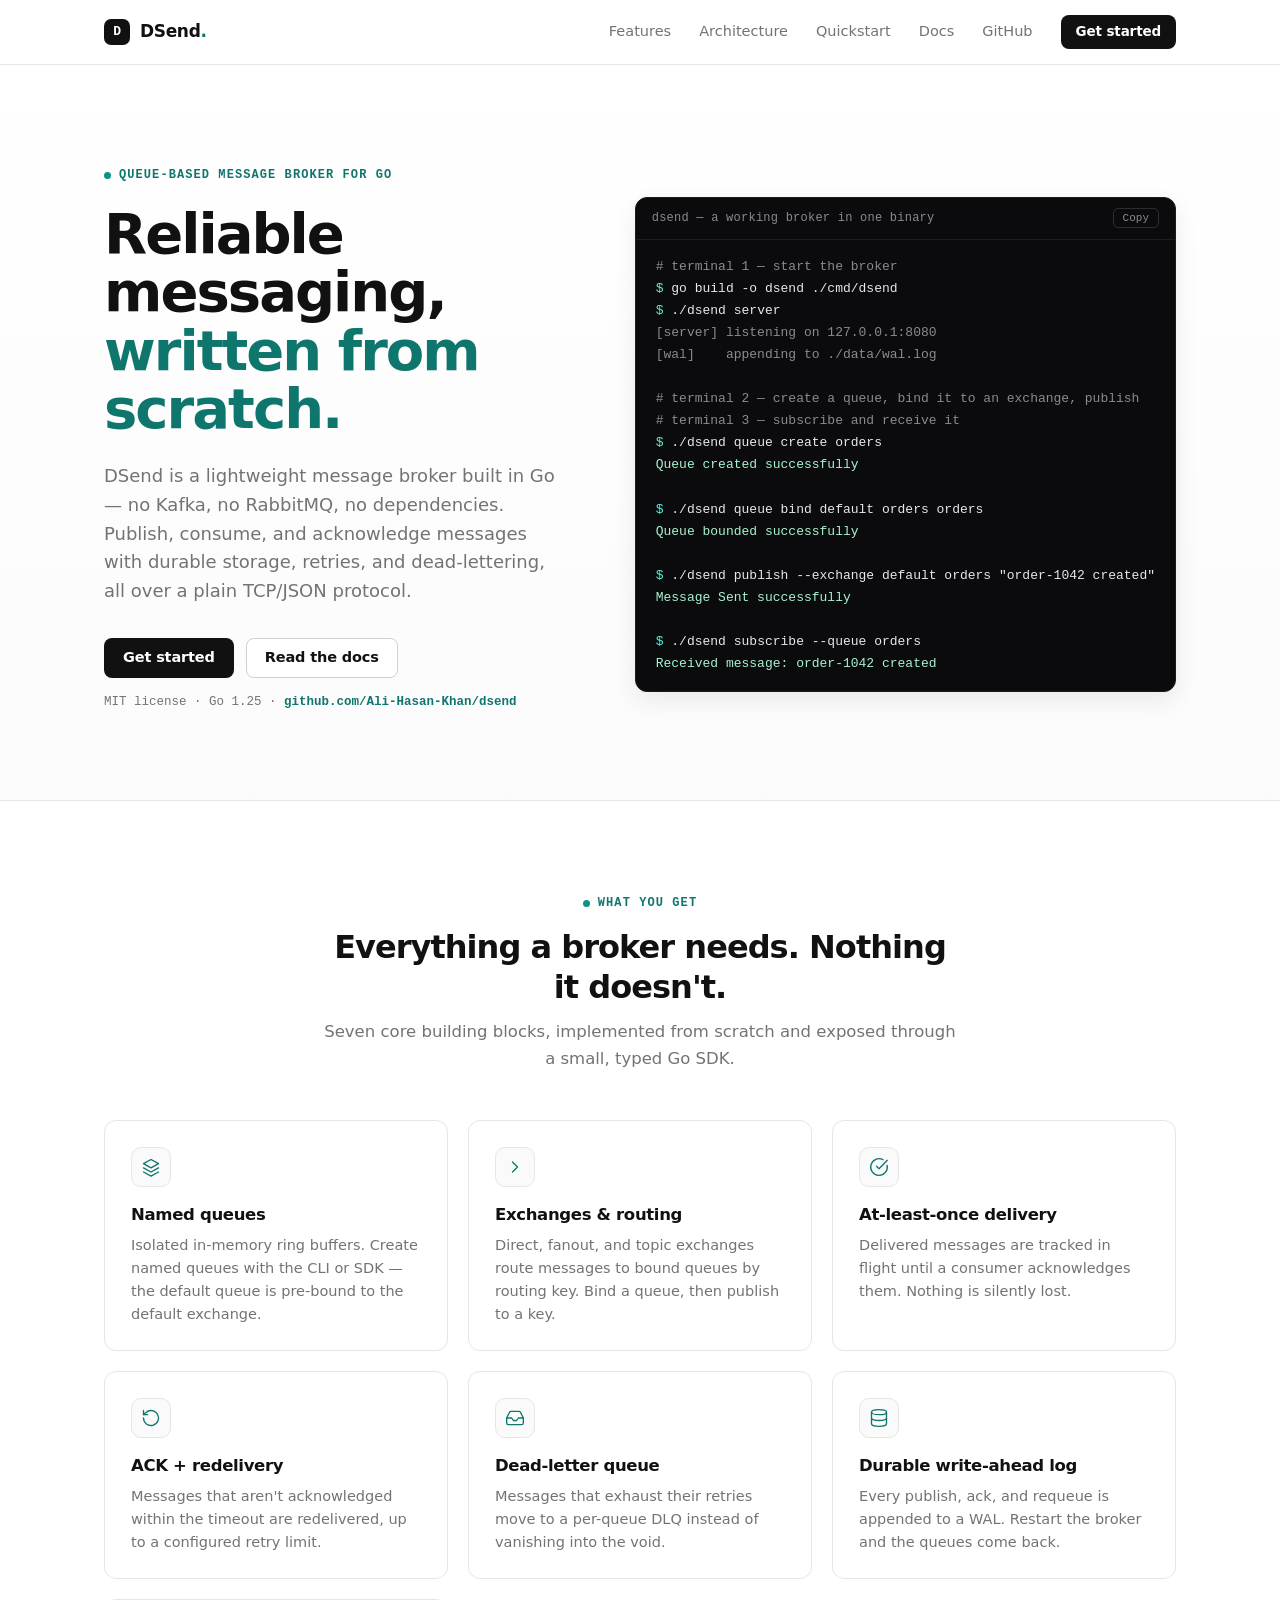
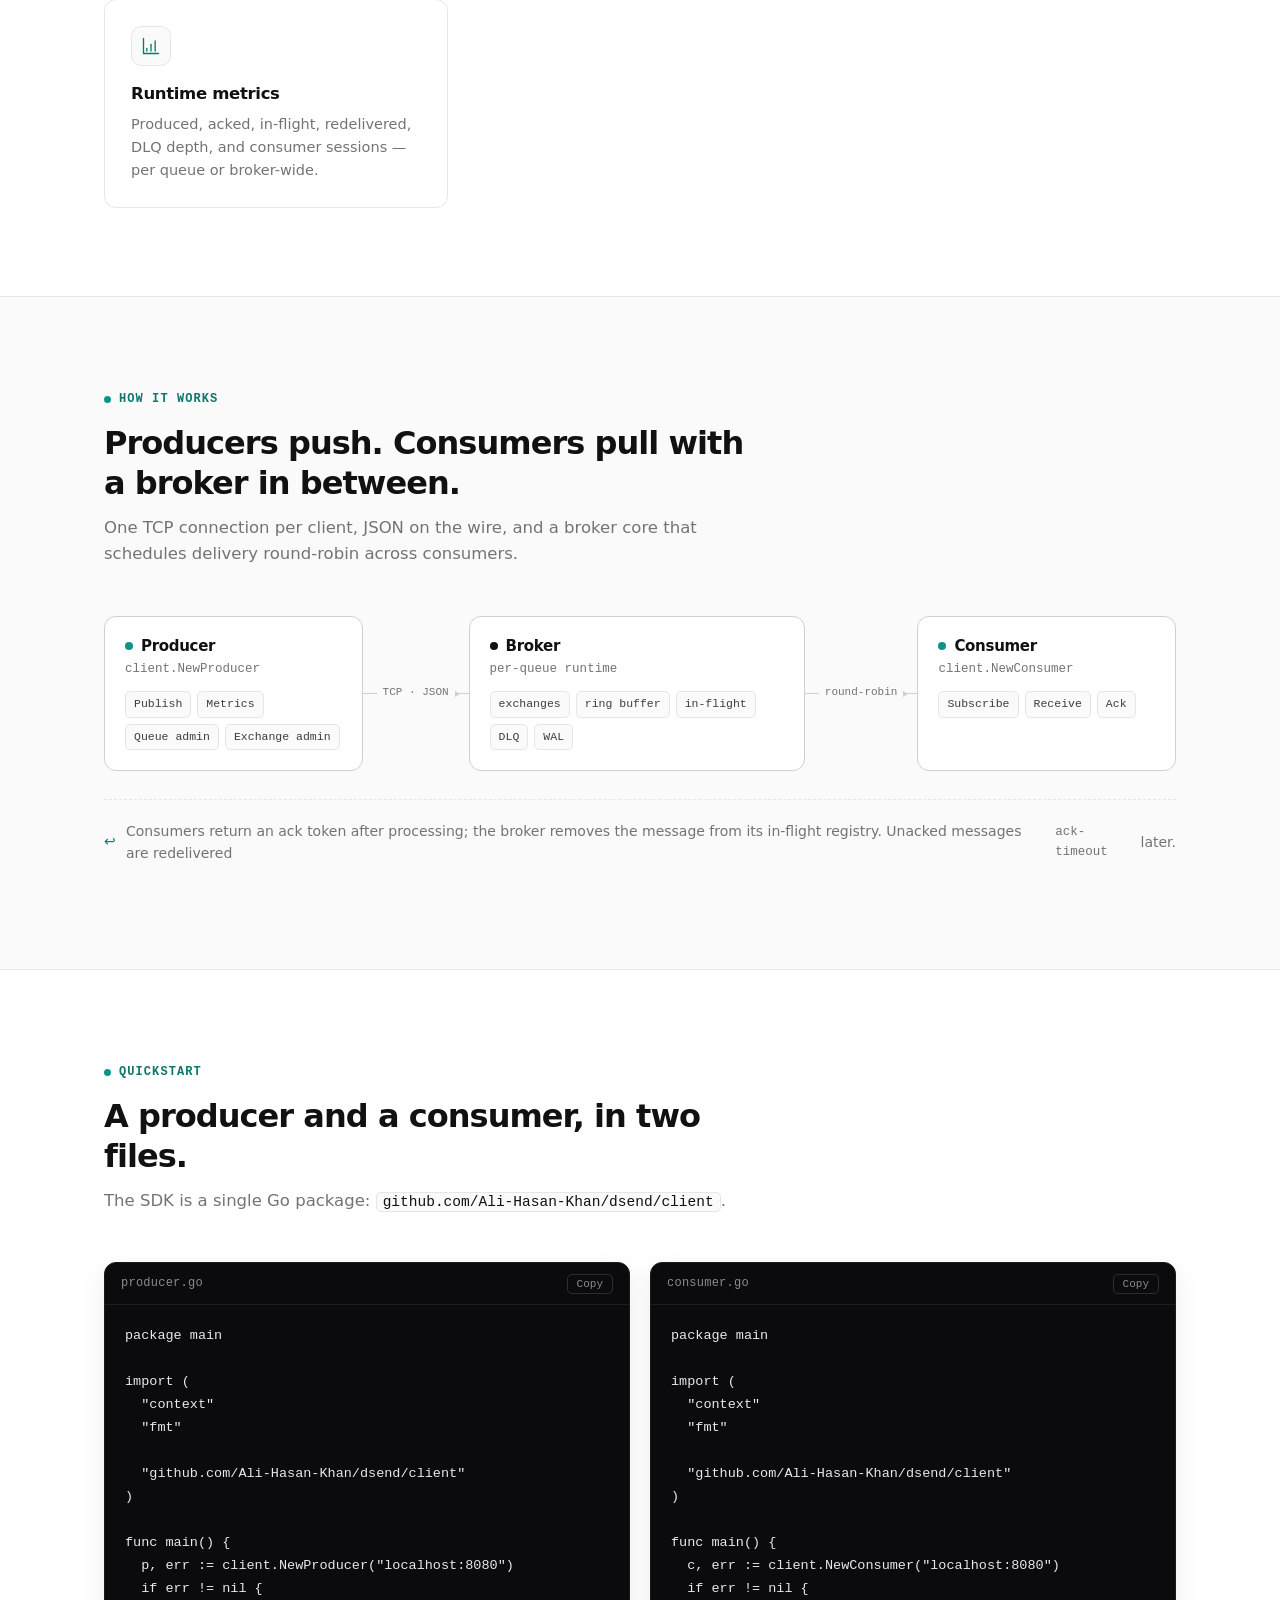
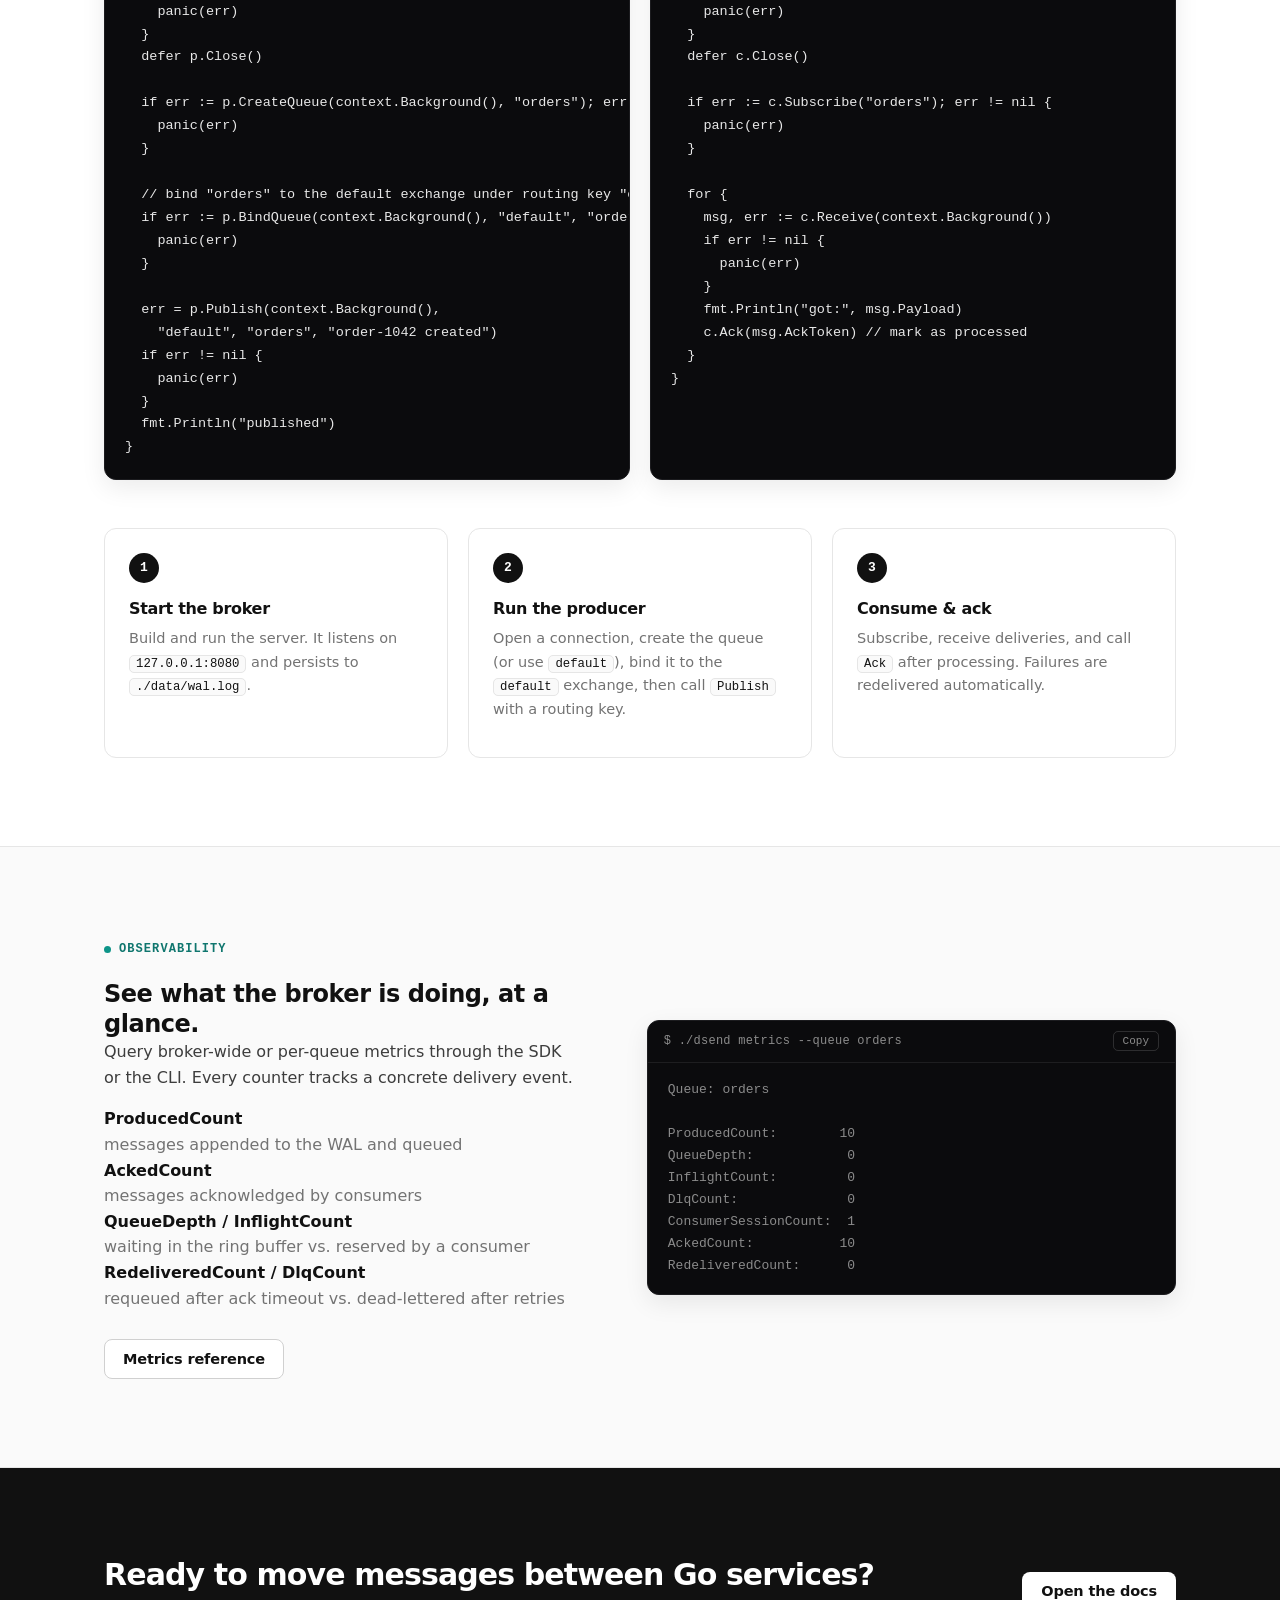
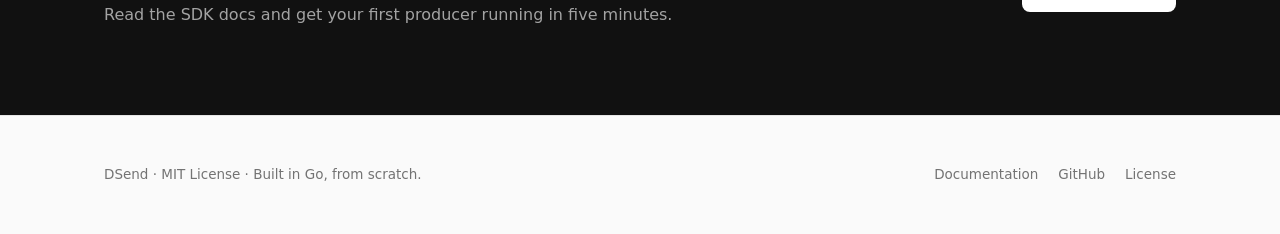
==== commit 51cf2285: "update sdk docs and readme" ====
--- a/docs/index.html
+++ b/docs/index.html
@@ -66,12 +66,15 @@
 <span class="comment">[server] listening on 127.0.0.1:8080
 [wal]    appending to ./data/wal.log
 
-# terminal 2 — create a queue and publish a message
+# terminal 2 — create a queue, bind it to an exchange, publish
 # terminal 3 — subscribe and receive it</span>
 <span class="prompt">$</span> ./dsend queue create orders
 <span class="tok-str">Queue created successfully</span>
 
-<span class="prompt">$</span> ./dsend publish --queue orders "order-1042 created"
+<span class="prompt">$</span> ./dsend queue bind default orders orders
+<span class="tok-str">Queue bounded successfully</span>
+
+<span class="prompt">$</span> ./dsend publish --exchange default orders "order-1042 created"
 <span class="tok-str">Message Sent successfully</span>
 
 <span class="prompt">$</span> ./dsend subscribe --queue orders
@@ -86,7 +89,7 @@
       <div class="section-head center">
         <span class="eyebrow">What you get</span>
         <h2>Everything a broker needs. Nothing it doesn't.</h2>
-        <p>Six core building blocks, implemented from scratch and exposed through a small, typed Go SDK.</p>
+        <p>Seven core building blocks, implemented from scratch and exposed through a small, typed Go SDK.</p>
       </div>
 
       <div class="feature-grid">
@@ -95,7 +98,14 @@
             <svg width="20" height="20" viewBox="0 0 24 24" fill="none" stroke="currentColor" stroke-width="1.6" stroke-linecap="round" stroke-linejoin="round"><path d="M12 3 3 8l9 5 9-5-9-5Z"/><path d="m3 13 9 5 9-5"/><path d="m3 18 9 5 9-5"/></svg>
           </div>
           <h3>Named queues</h3>
-          <p>Isolated in-memory ring buffers. Create named queues with the CLI or SDK, or use the default queue when none is given.</p>
+          <p>Isolated in-memory ring buffers. Create named queues with the CLI or SDK — the default queue is pre-bound to the default exchange.</p>
+        </div>
+        <div class="feature-card">
+          <div class="feature-icon">
+            <svg width="20" height="20" viewBox="0 0 24 24" fill="none" stroke="currentColor" stroke-width="1.6" stroke-linecap="round" stroke-linejoin="round"><path d="m9 18 6-6-6-6"/></svg>
+          </div>
+          <h3>Exchanges &amp; routing</h3>
+          <p>Direct, fanout, and topic exchanges route messages to bound queues by routing key. Bind a queue, then publish to a key.</p>
         </div>
         <div class="feature-card">
           <div class="feature-icon">
@@ -152,6 +162,7 @@
             <li>Publish</li>
             <li>Metrics</li>
             <li>Queue admin</li>
+            <li>Exchange admin</li>
           </ul>
         </div>
         <div class="arch-wire"><span>TCP &middot; JSON</span></div>
@@ -159,6 +170,7 @@
           <h4><span class="dot"></span>Broker</h4>
           <p>per-queue runtime</p>
           <ul>
+            <li>exchanges</li>
             <li>ring buffer</li>
             <li>in-flight</li>
             <li>DLQ</li>
@@ -219,8 +231,13 @@
     panic(err)
   }
 
+  // bind "orders" to the default exchange under routing key "orders"
+  if err := p.BindQueue(context.Background(), "default", "orders", "orders"); err != nil {
+    panic(err)
+  }
+
   err = p.Publish(context.Background(),
-    "orders", "order-1042 created")
+    "default", "orders", "order-1042 created")
   if err != nil {
     panic(err)
   }
@@ -274,7 +291,7 @@
         <div class="step">
           <div class="step-num">2</div>
           <h3>Run the producer</h3>
-          <p>Open a connection, create the queue (or use <code class="inline-code">default</code>), then call <code class="inline-code">Publish</code>.</p>
+          <p>Open a connection, create the queue (or use <code class="inline-code">default</code>), bind it to the <code class="inline-code">default</code> exchange, then call <code class="inline-code">Publish</code> with a routing key.</p>
         </div>
         <div class="step">
           <div class="step-num">3</div>
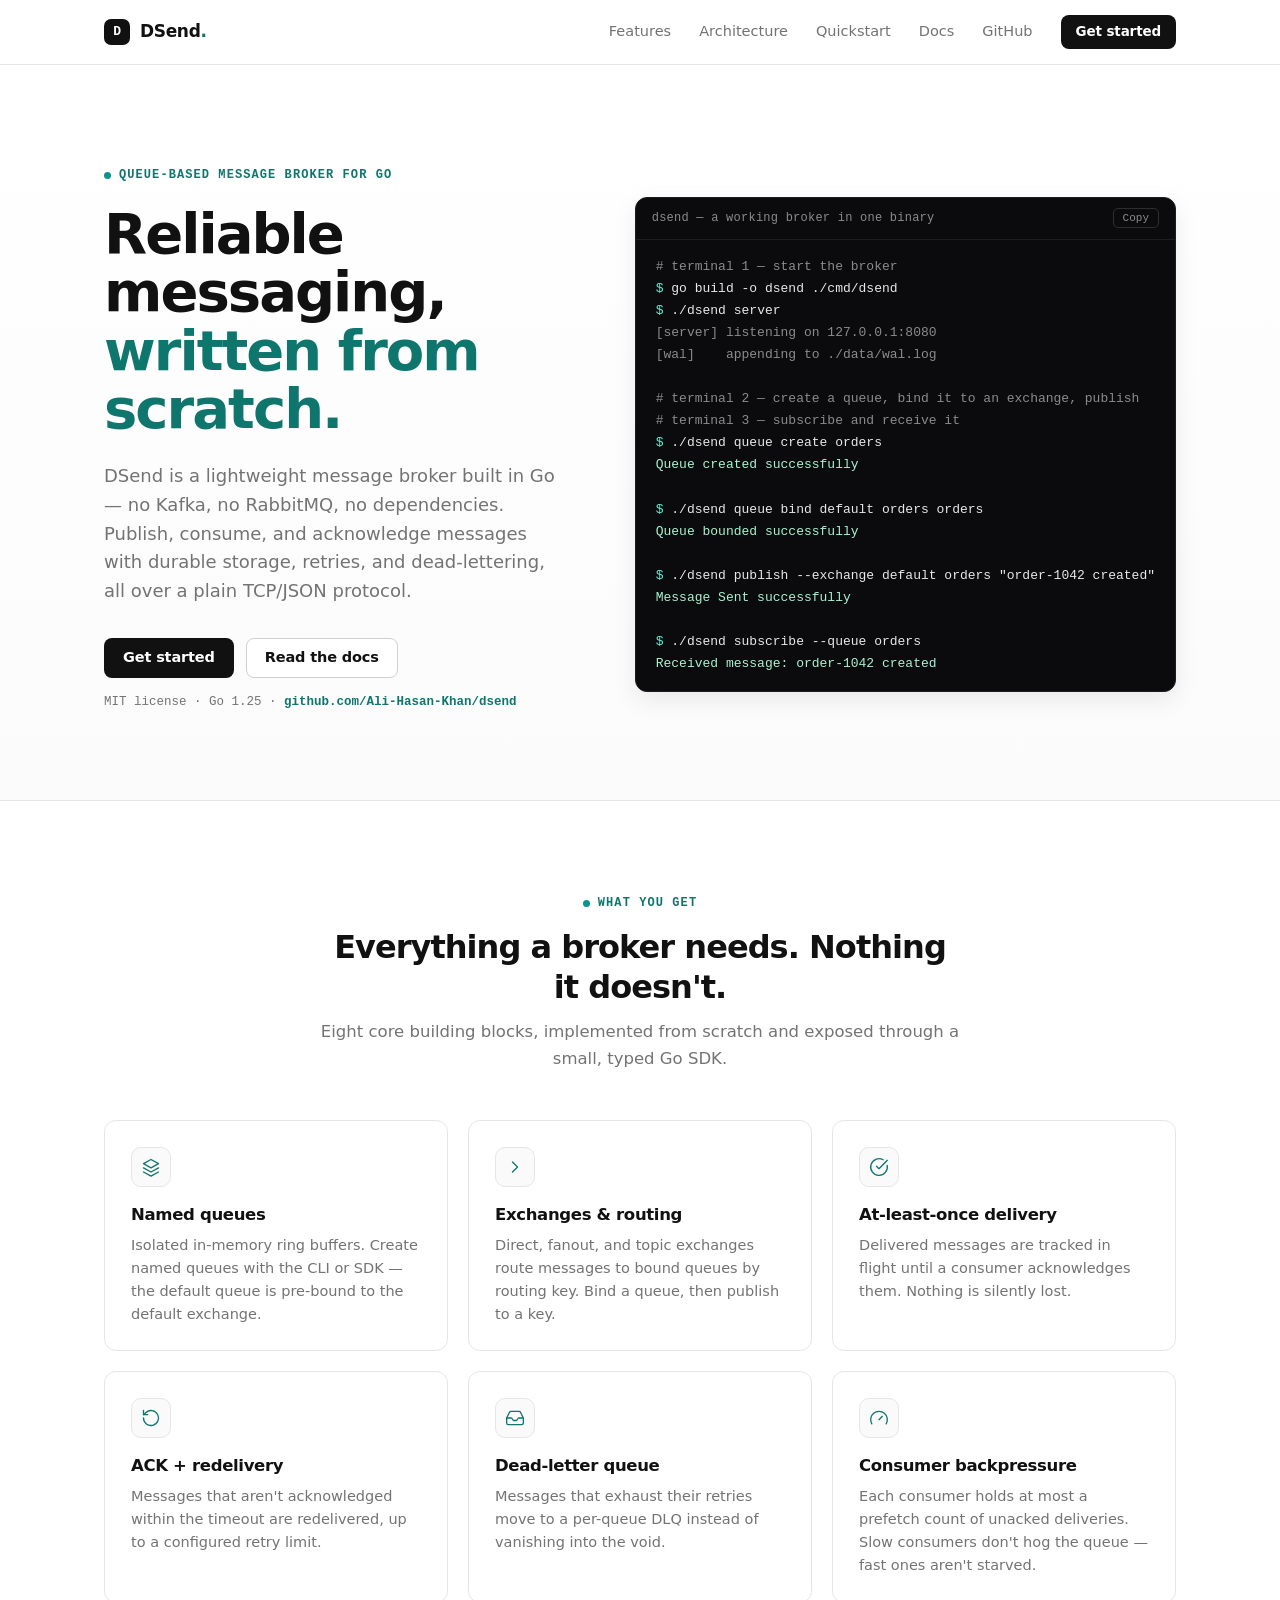
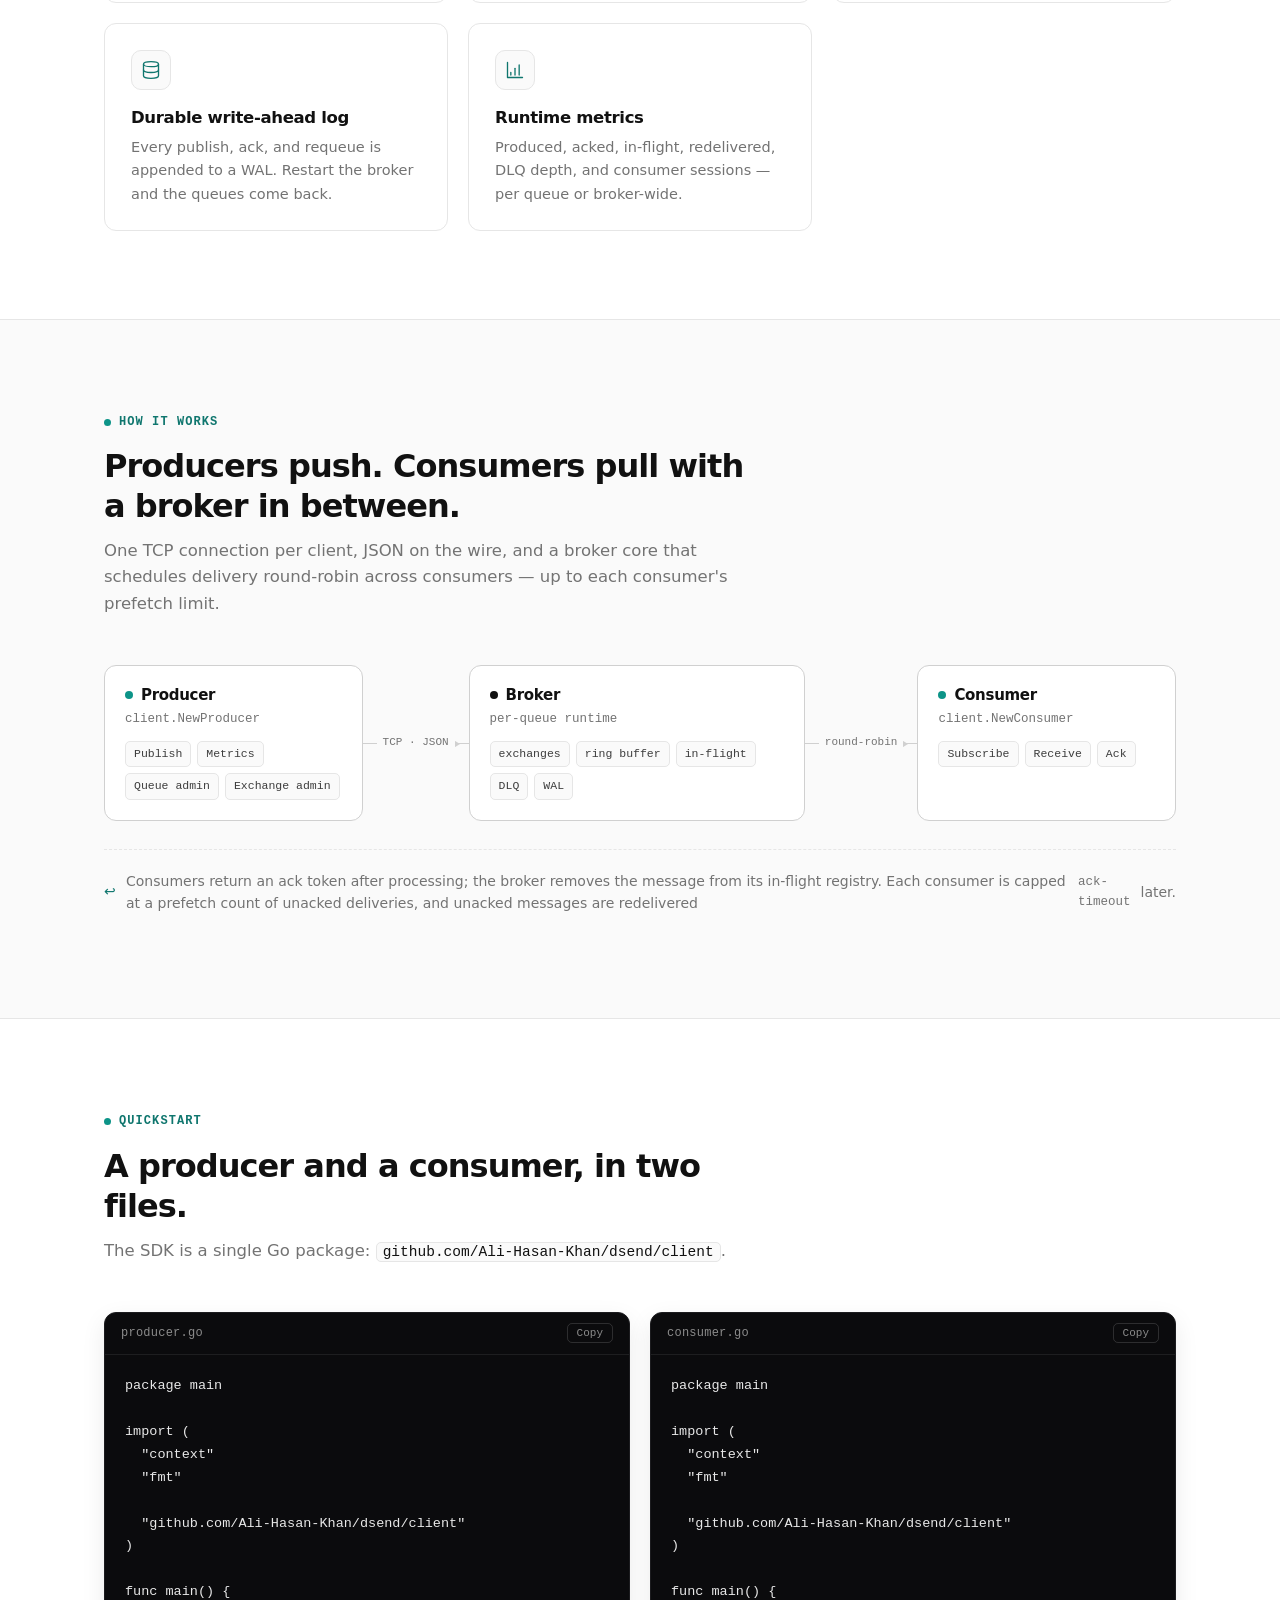
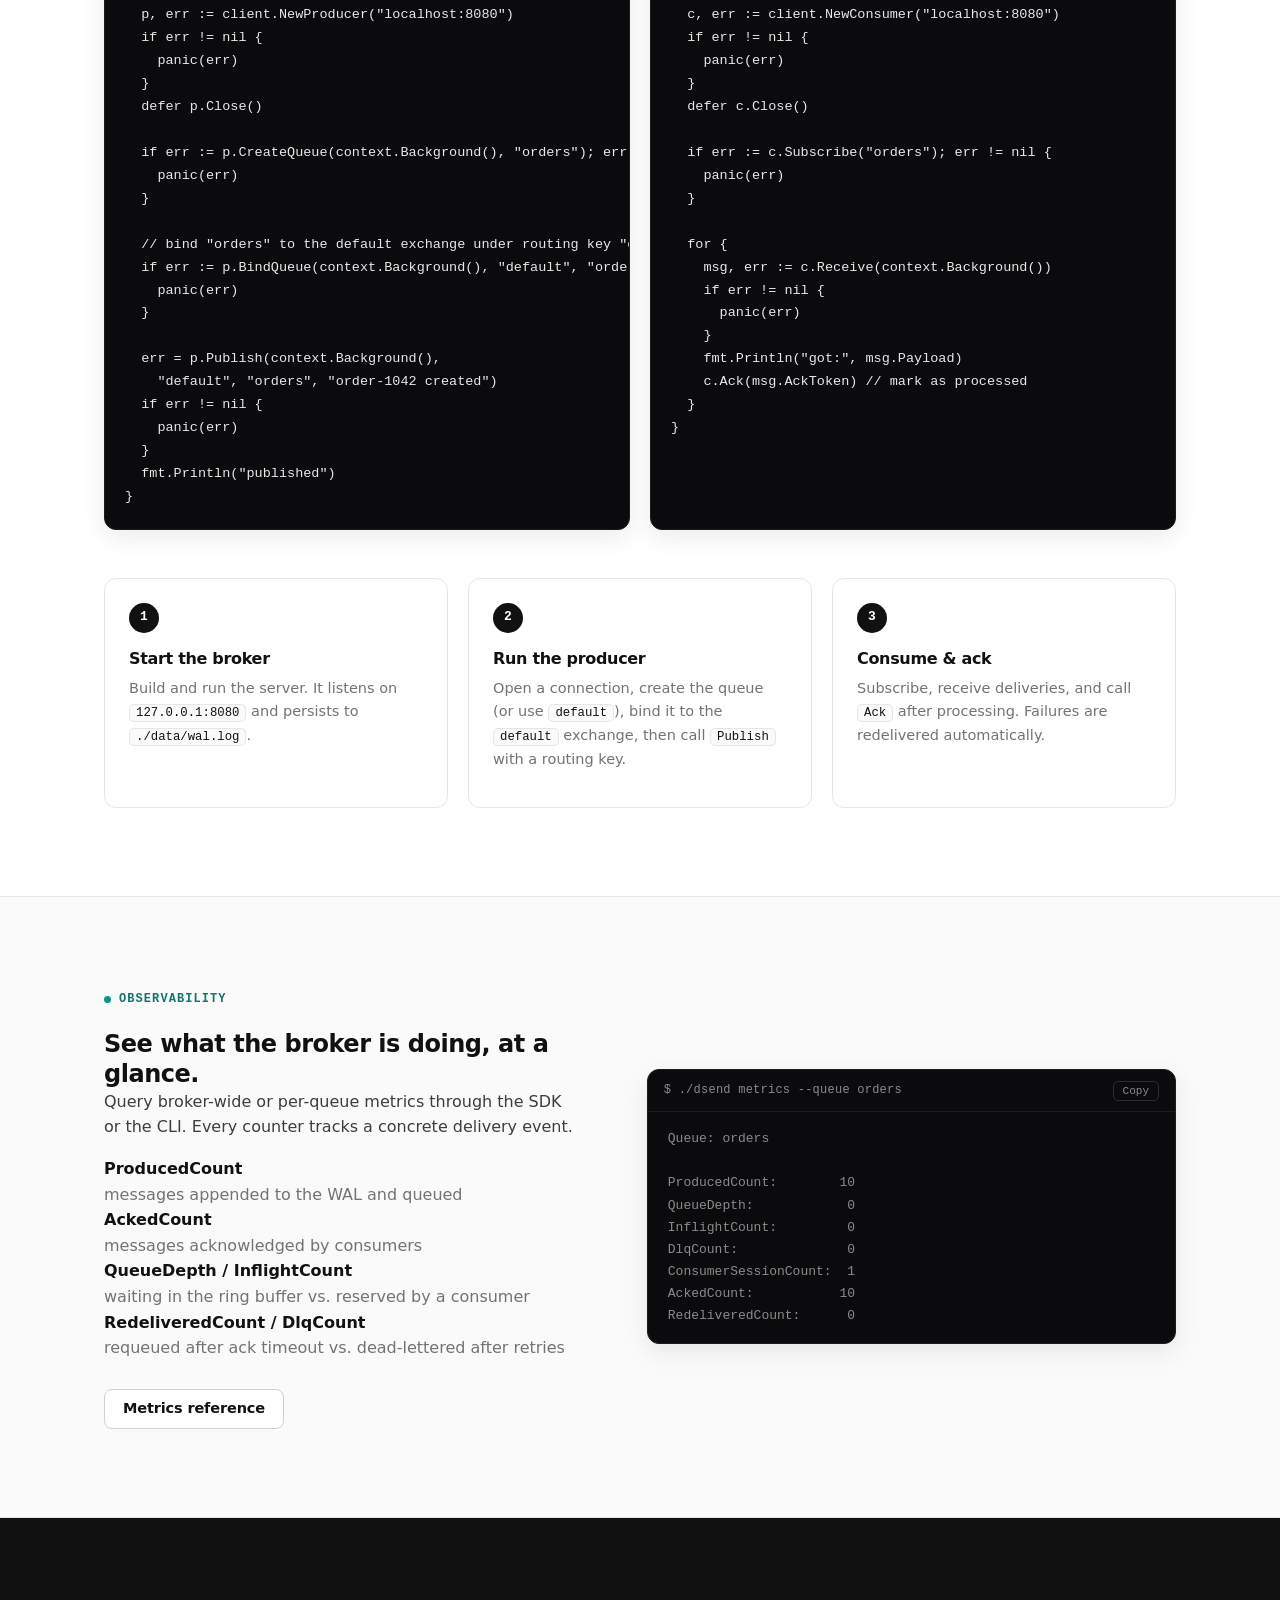
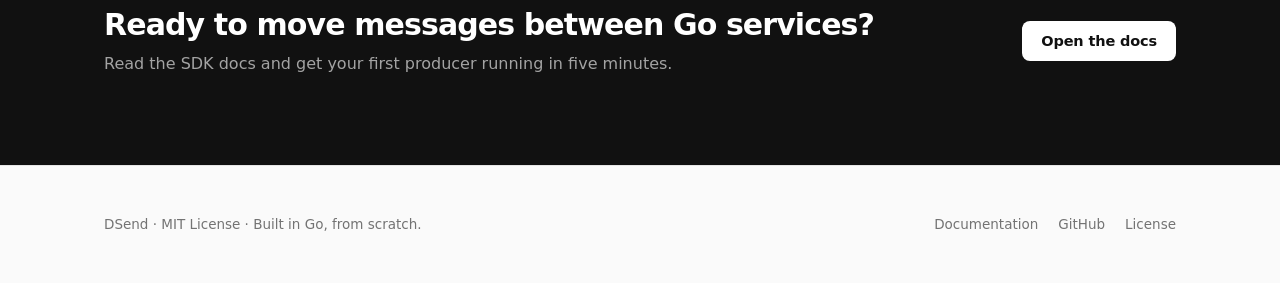
==== commit ab3dec02: "update docs/readme" ====
--- a/docs/index.html
+++ b/docs/index.html
@@ -89,7 +89,7 @@
       <div class="section-head center">
         <span class="eyebrow">What you get</span>
         <h2>Everything a broker needs. Nothing it doesn't.</h2>
-        <p>Seven core building blocks, implemented from scratch and exposed through a small, typed Go SDK.</p>
+        <p>Eight core building blocks, implemented from scratch and exposed through a small, typed Go SDK.</p>
       </div>
 
       <div class="feature-grid">
@@ -127,6 +127,13 @@
           </div>
           <h3>Dead-letter queue</h3>
           <p>Messages that exhaust their retries move to a per-queue DLQ instead of vanishing into the void.</p>
+        </div>
+        <div class="feature-card">
+          <div class="feature-icon">
+            <svg width="20" height="20" viewBox="0 0 24 24" fill="none" stroke="currentColor" stroke-width="1.6" stroke-linecap="round" stroke-linejoin="round"><path d="m12 14 4-4"/><path d="M3.34 19a10 10 0 1 1 17.32 0"/></svg>
+          </div>
+          <h3>Consumer backpressure</h3>
+          <p>Each consumer holds at most a prefetch count of unacked deliveries. Slow consumers don't hog the queue — fast ones aren't starved.</p>
         </div>
         <div class="feature-card">
           <div class="feature-icon">
@@ -151,7 +158,7 @@
       <div class="section-head">
         <span class="eyebrow">How it works</span>
         <h2>Producers push. Consumers pull with a broker in between.</h2>
-        <p>One TCP connection per client, JSON on the wire, and a broker core that schedules delivery round-robin across consumers.</p>
+        <p>One TCP connection per client, JSON on the wire, and a broker core that schedules delivery round-robin across consumers — up to each consumer's prefetch limit.</p>
       </div>
 
       <div class="arch">
@@ -192,7 +199,8 @@
       <p class="arch-caption">
         <span class="arrow">&#8617;</span>
         Consumers return an ack token after processing; the broker removes the message from its in-flight
-        registry. Unacked messages are redelivered <code>ack-timeout</code> later.
+        registry. Each consumer is capped at a prefetch count of unacked deliveries, and unacked messages
+        are redelivered <code>ack-timeout</code> later.
       </p>
     </div>
   </section>
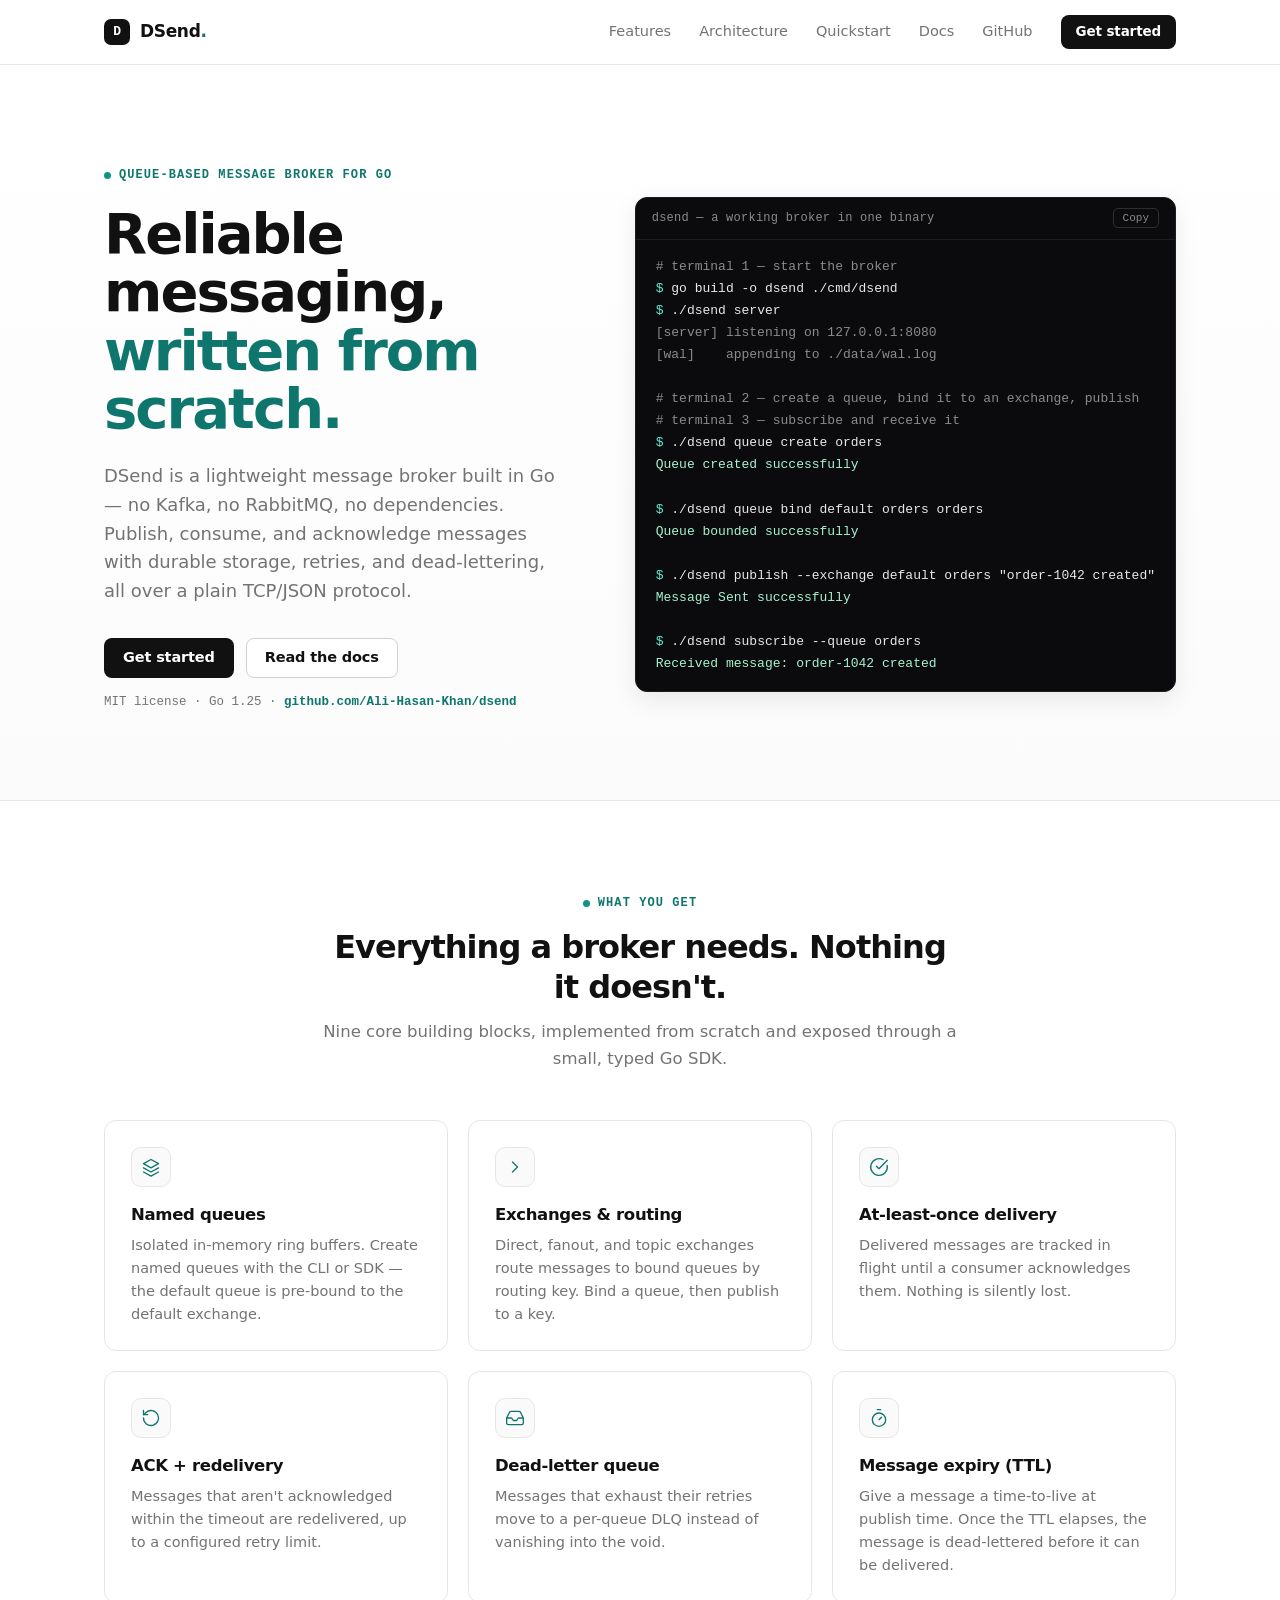
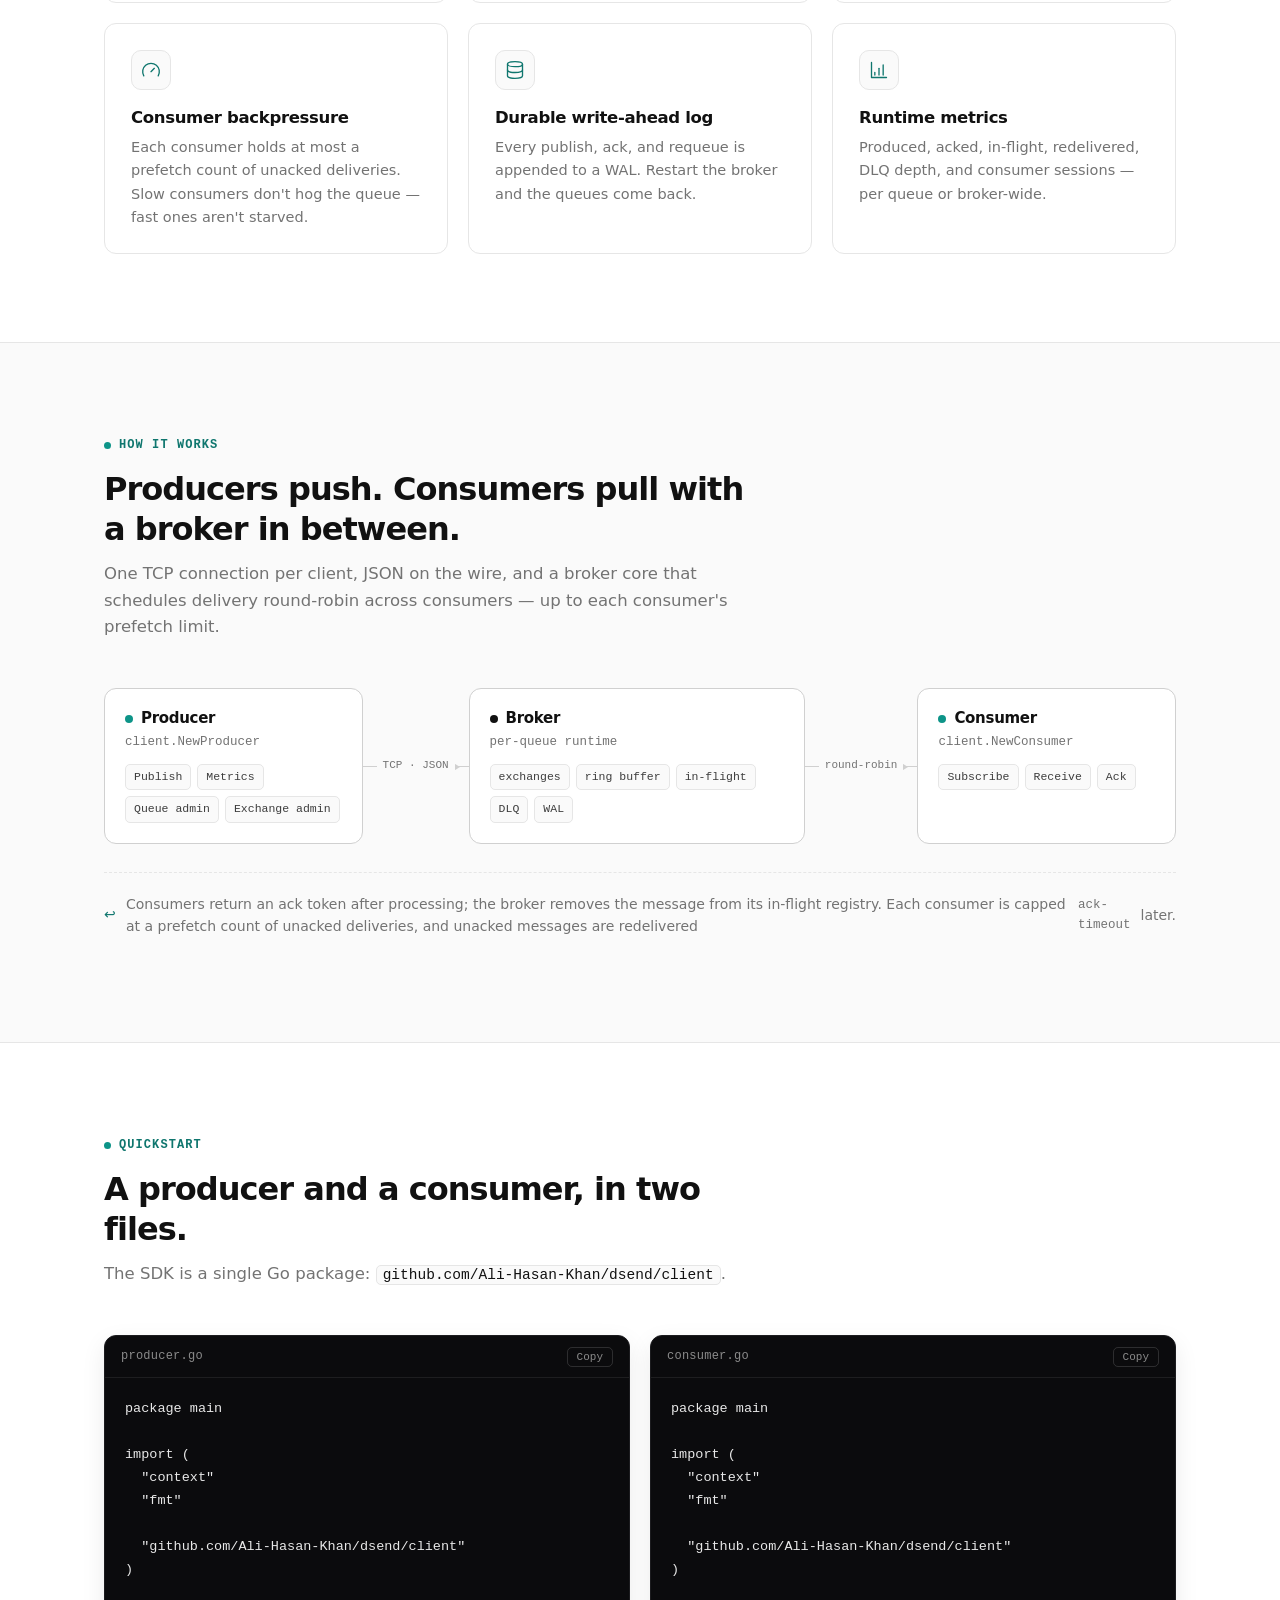
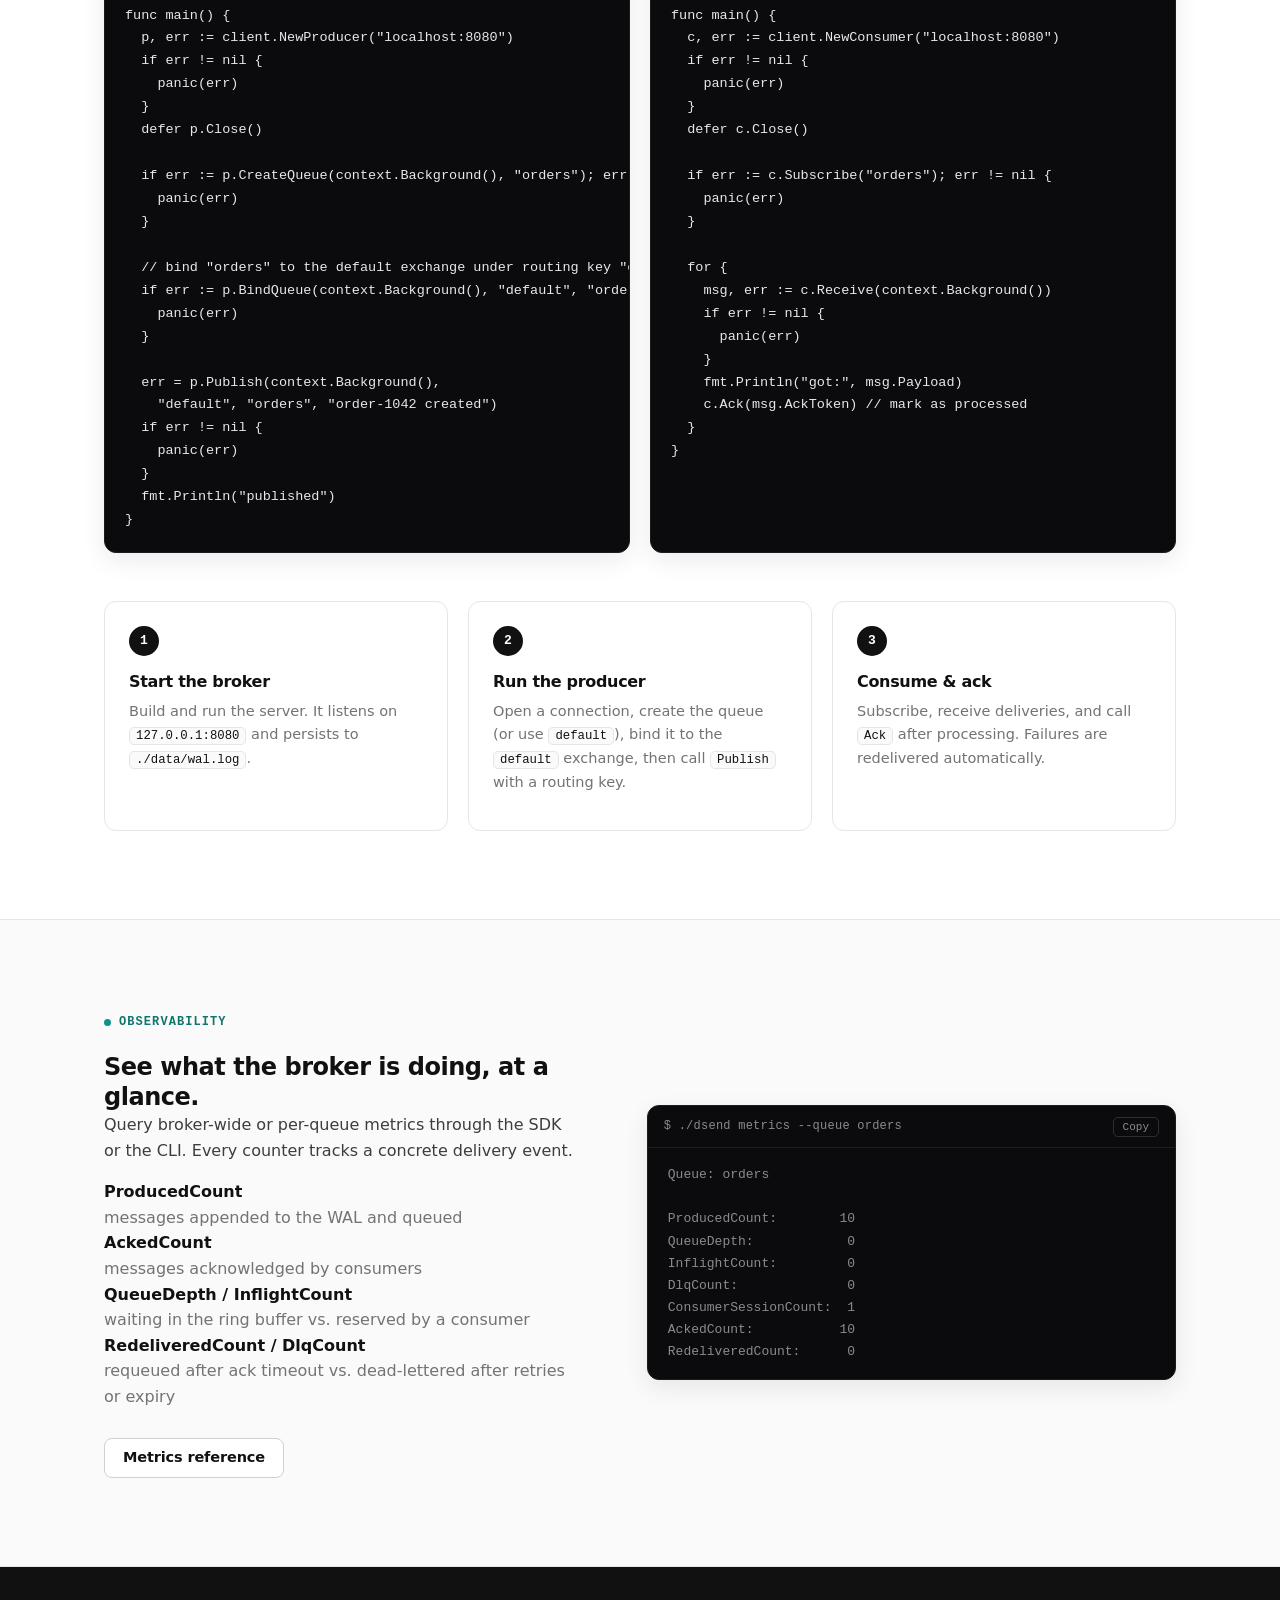
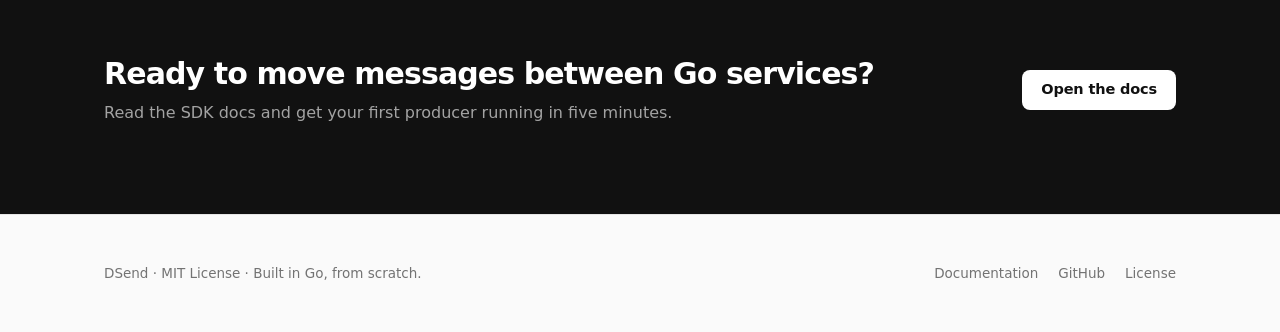
==== commit d2112f86: "update docs" ====
--- a/docs/index.html
+++ b/docs/index.html
@@ -89,7 +89,7 @@
       <div class="section-head center">
         <span class="eyebrow">What you get</span>
         <h2>Everything a broker needs. Nothing it doesn't.</h2>
-        <p>Eight core building blocks, implemented from scratch and exposed through a small, typed Go SDK.</p>
+        <p>Nine core building blocks, implemented from scratch and exposed through a small, typed Go SDK.</p>
       </div>
 
       <div class="feature-grid">
@@ -127,6 +127,13 @@
           </div>
           <h3>Dead-letter queue</h3>
           <p>Messages that exhaust their retries move to a per-queue DLQ instead of vanishing into the void.</p>
+        </div>
+        <div class="feature-card">
+          <div class="feature-icon">
+            <svg width="20" height="20" viewBox="0 0 24 24" fill="none" stroke="currentColor" stroke-width="1.6" stroke-linecap="round" stroke-linejoin="round"><path d="M10 2h4"/><path d="M12 14l3-3"/><circle cx="12" cy="14" r="8"/></svg>
+          </div>
+          <h3>Message expiry (TTL)</h3>
+          <p>Give a message a time-to-live at publish time. Once the TTL elapses, the message is dead-lettered before it can be delivered.</p>
         </div>
         <div class="feature-card">
           <div class="feature-icon">
@@ -331,7 +338,7 @@
           </div>
           <div>
             <dt>RedeliveredCount / DlqCount</dt>
-            <dd>requeued after ack timeout vs. dead-lettered after retries</dd>
+            <dd>requeued after ack timeout vs. dead-lettered after retries or expiry</dd>
           </div>
         </dl>
         <a class="btn btn-secondary" href="sdk.html#observability">Metrics reference</a>
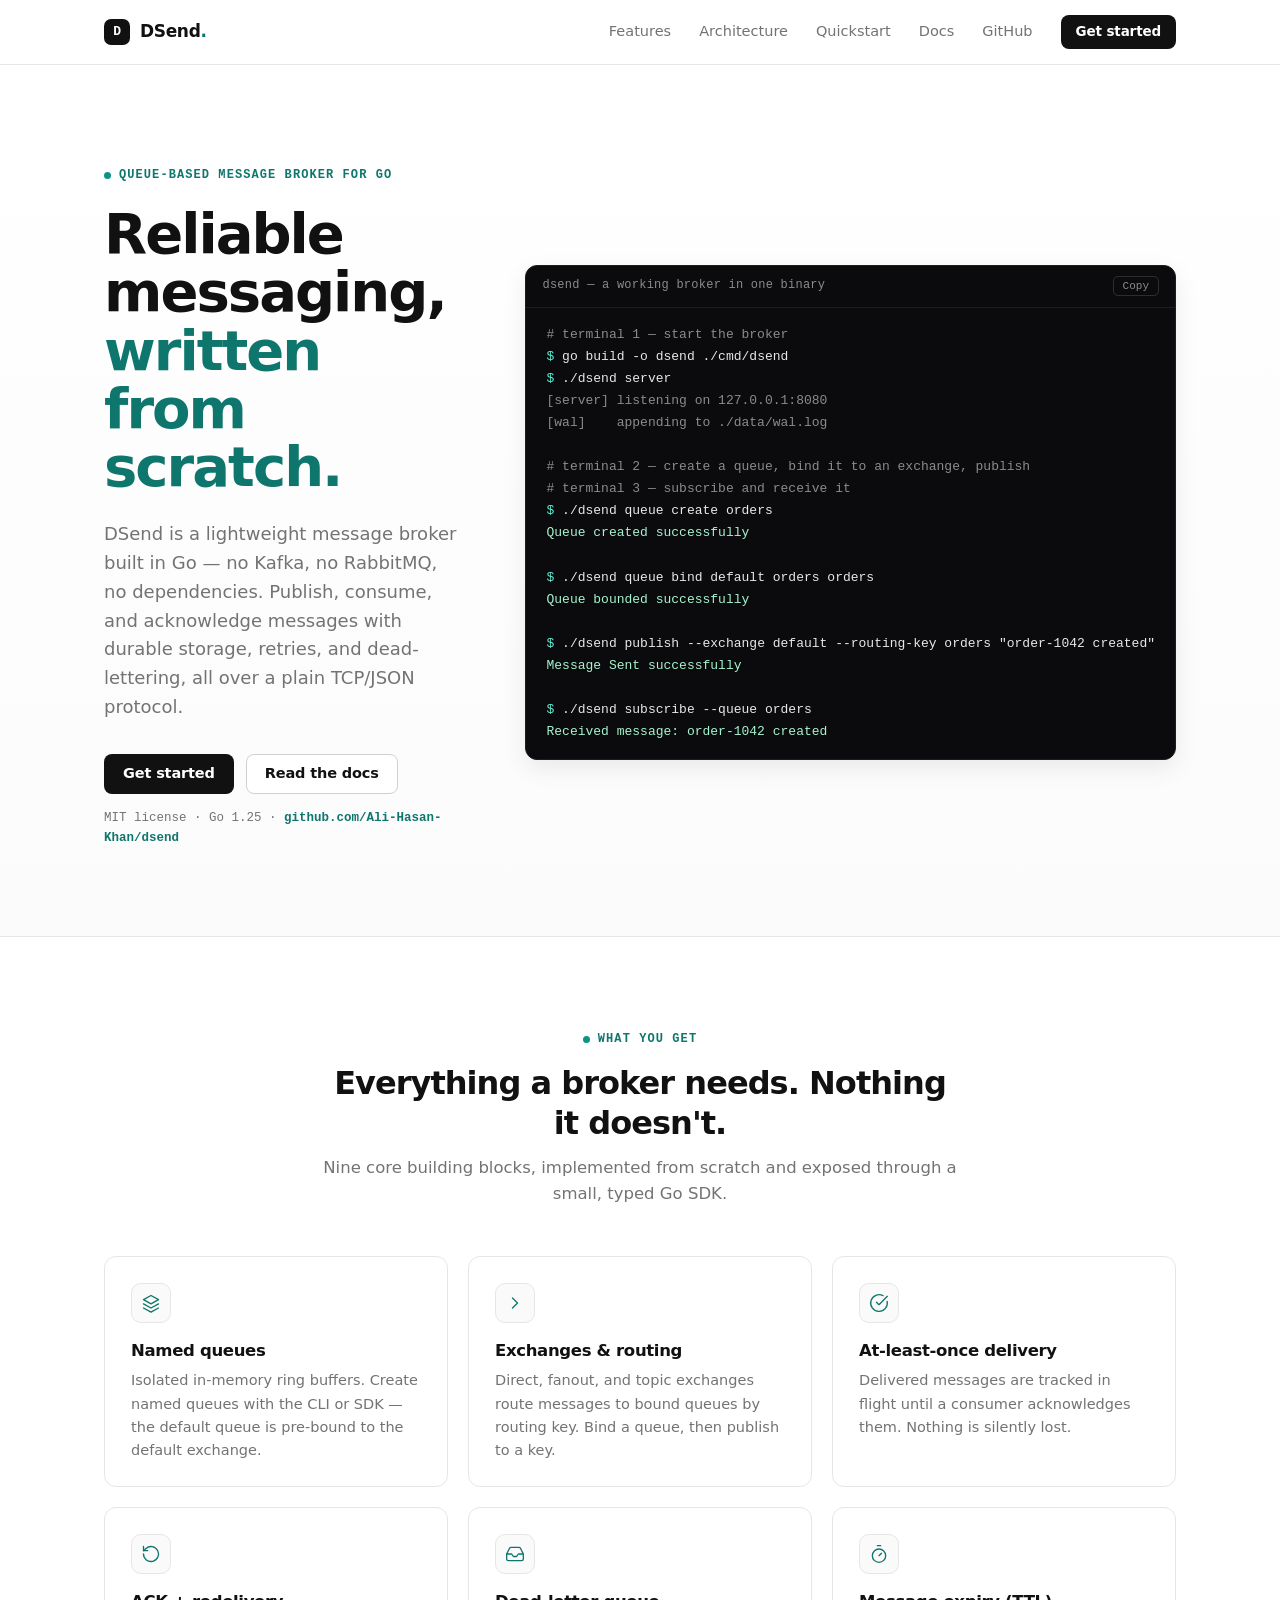
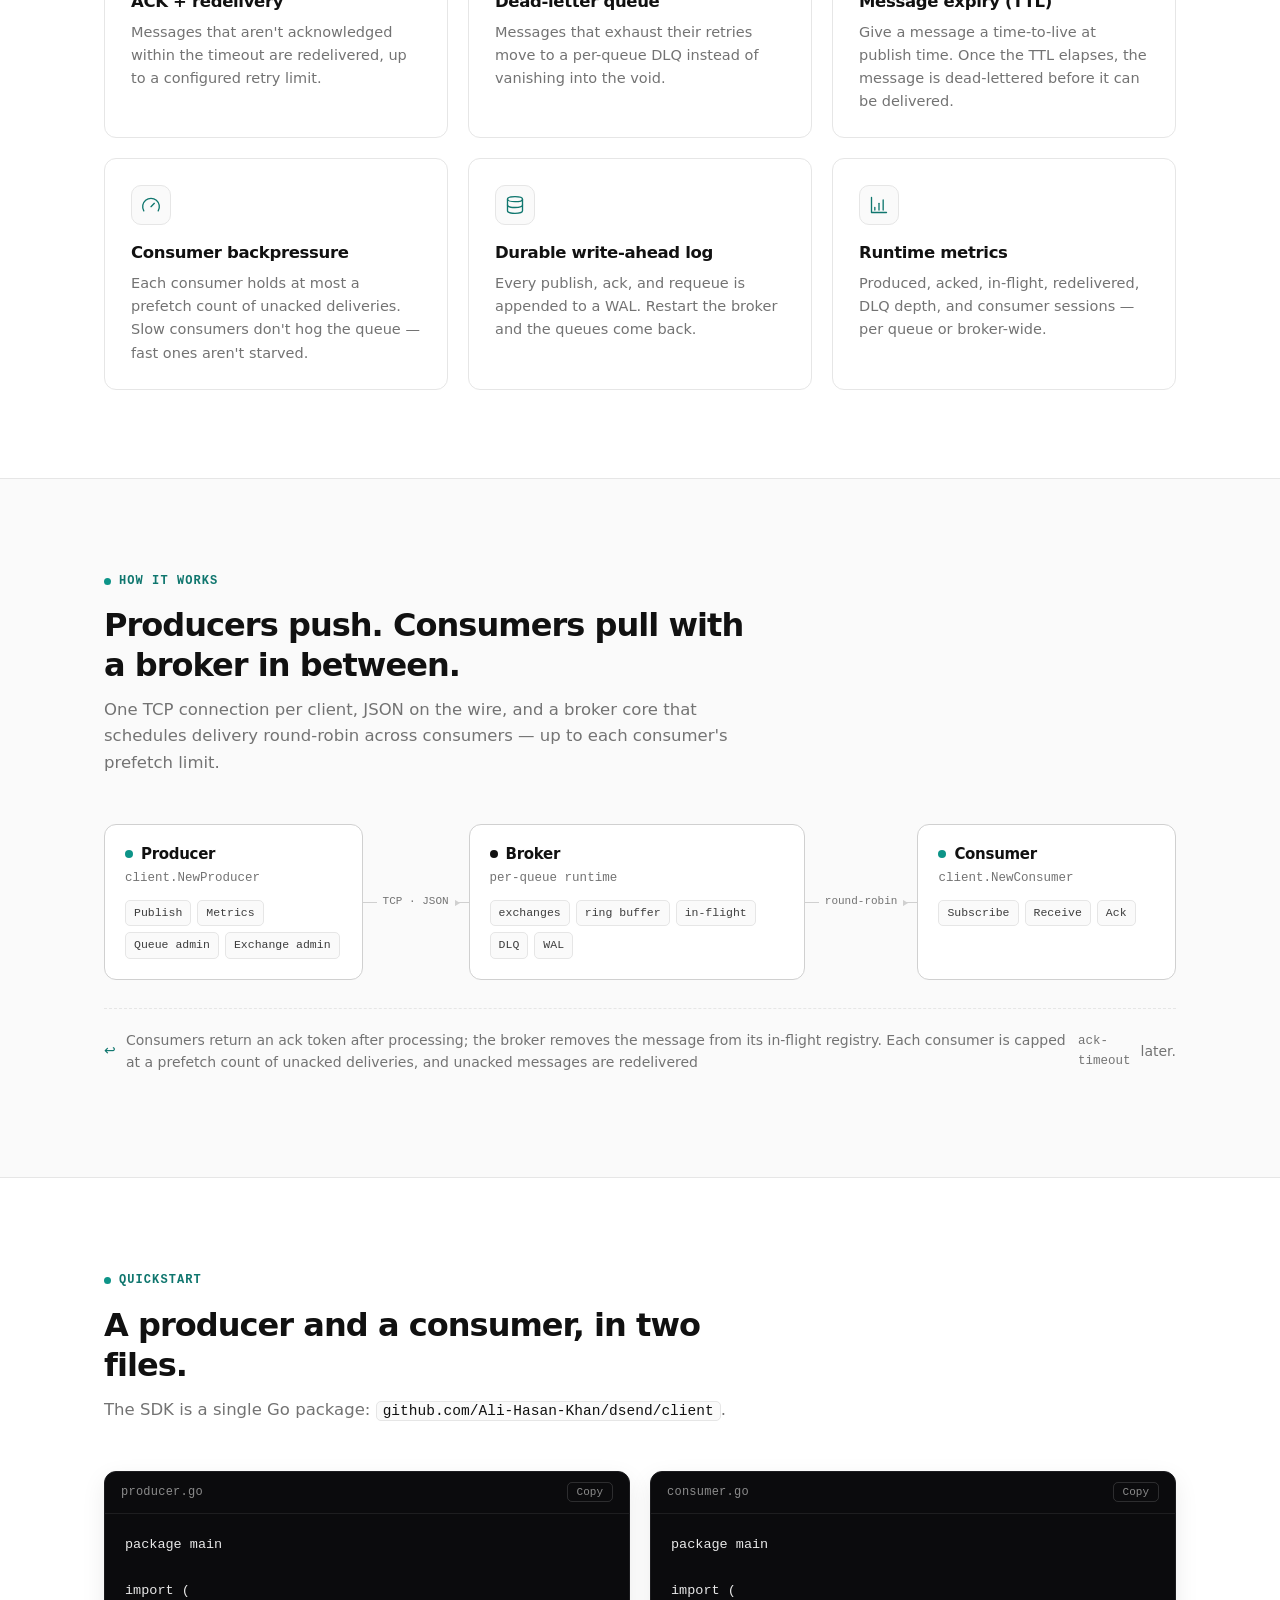
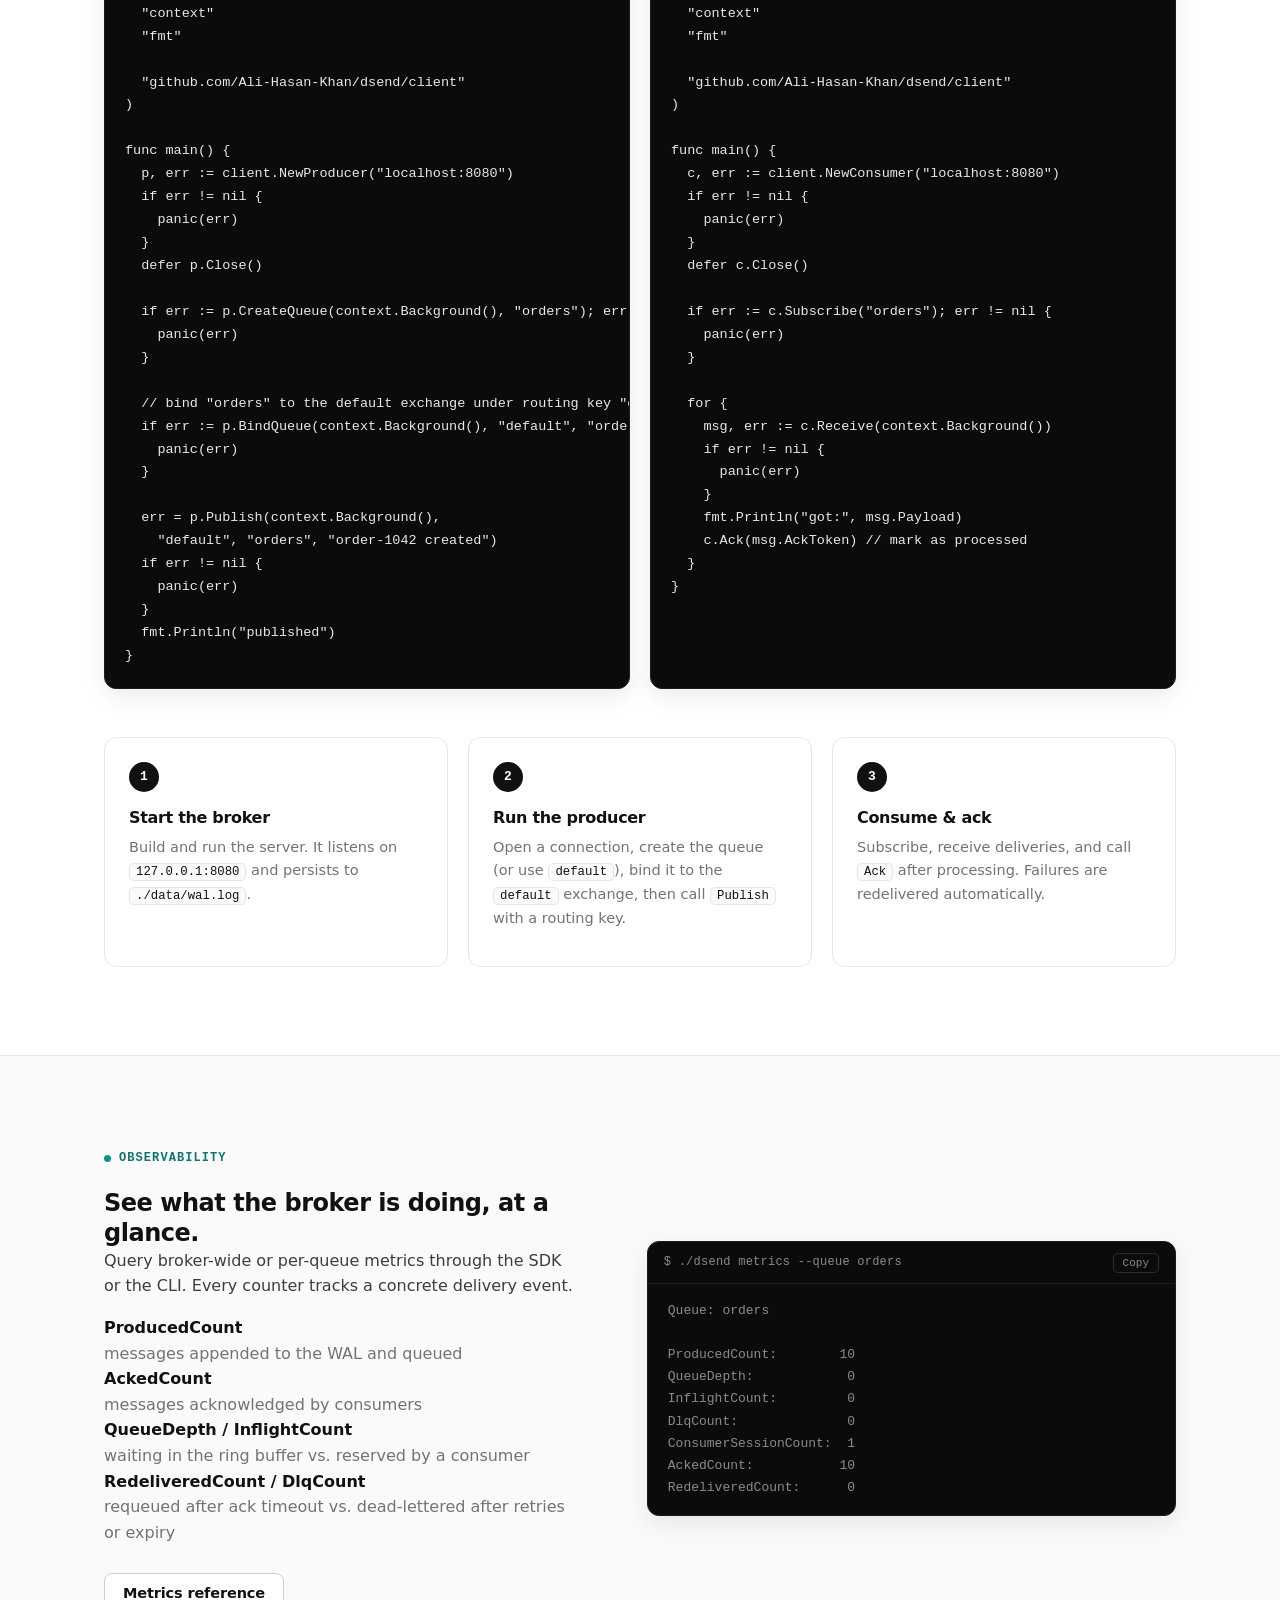
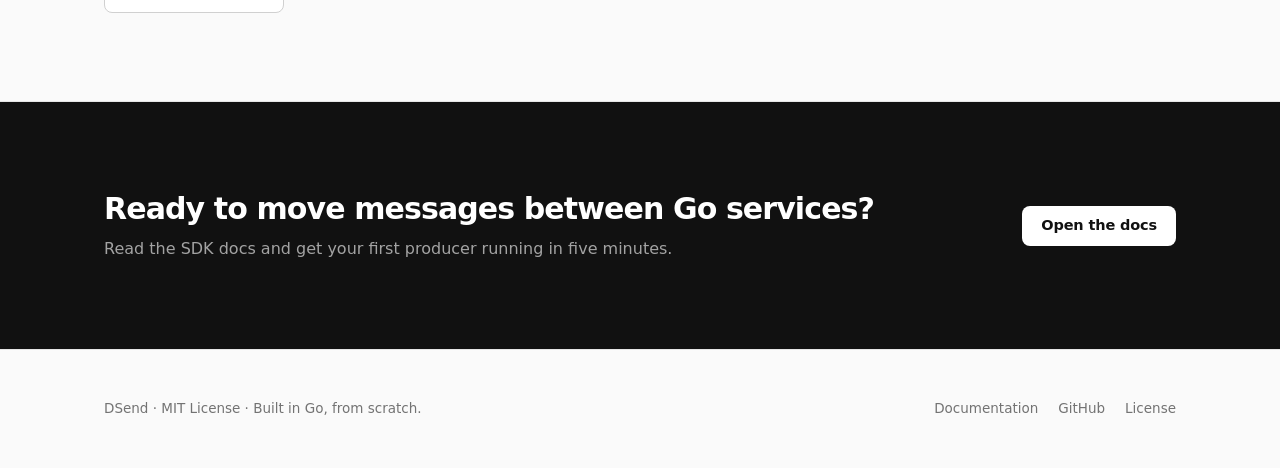
==== commit d5add25b: "add server/client address flags" ====
--- a/docs/index.html
+++ b/docs/index.html
@@ -74,7 +74,7 @@
 <span class="prompt">$</span> ./dsend queue bind default orders orders
 <span class="tok-str">Queue bounded successfully</span>
 
-<span class="prompt">$</span> ./dsend publish --exchange default orders "order-1042 created"
+<span class="prompt">$</span> ./dsend publish --exchange default --routing-key orders "order-1042 created"
 <span class="tok-str">Message Sent successfully</span>
 
 <span class="prompt">$</span> ./dsend subscribe --queue orders
